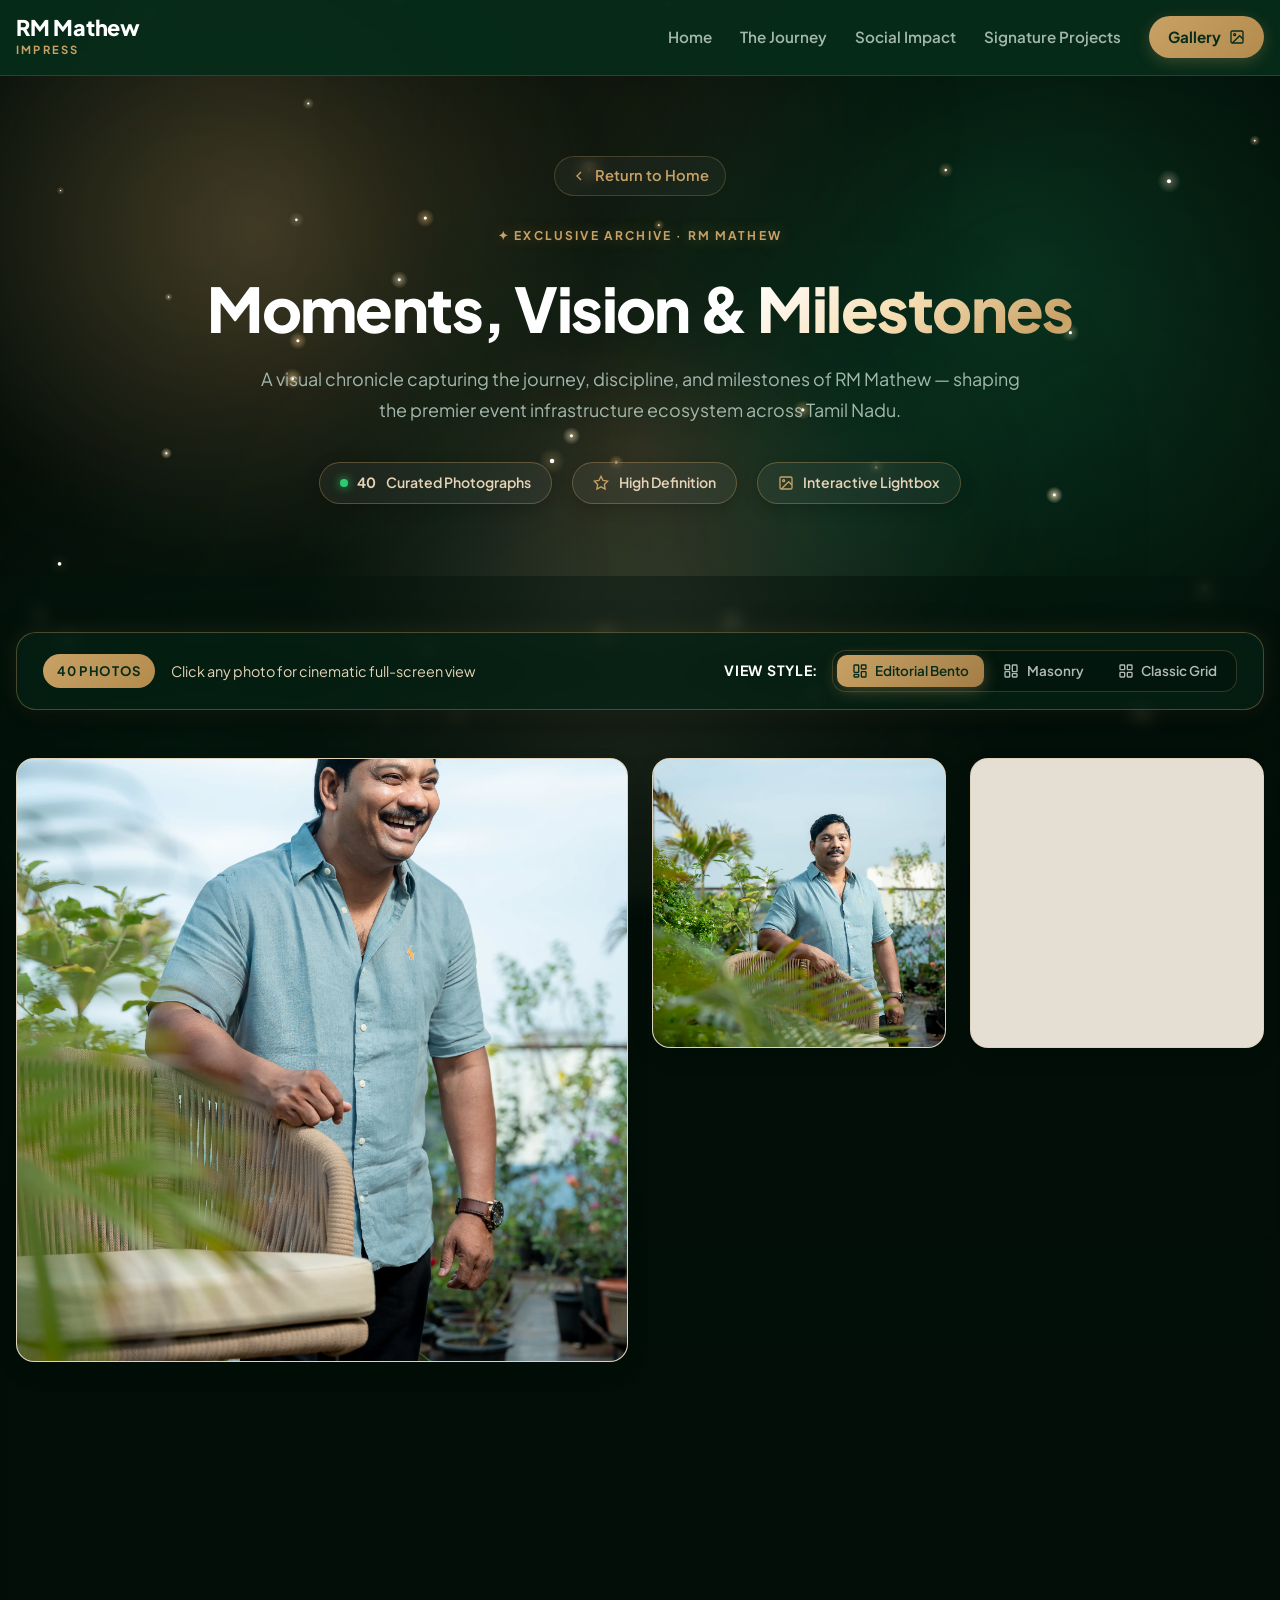
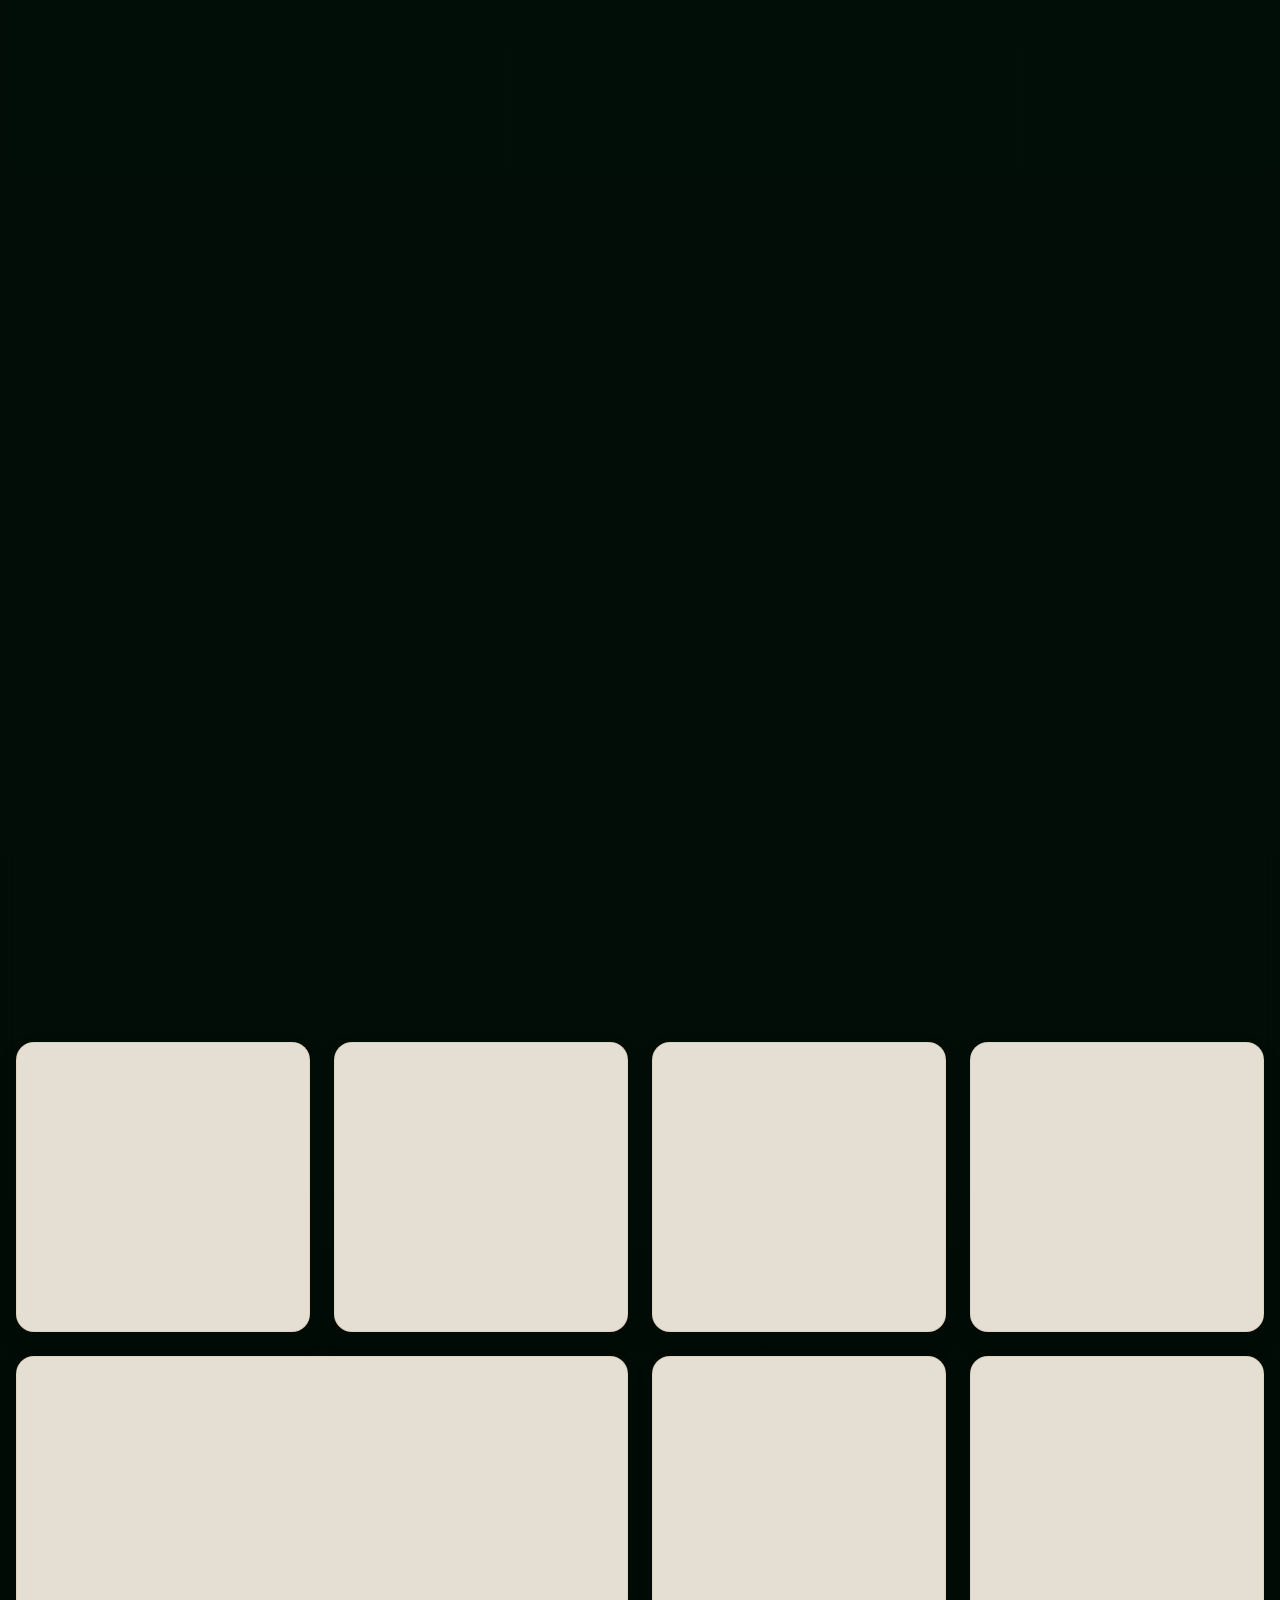
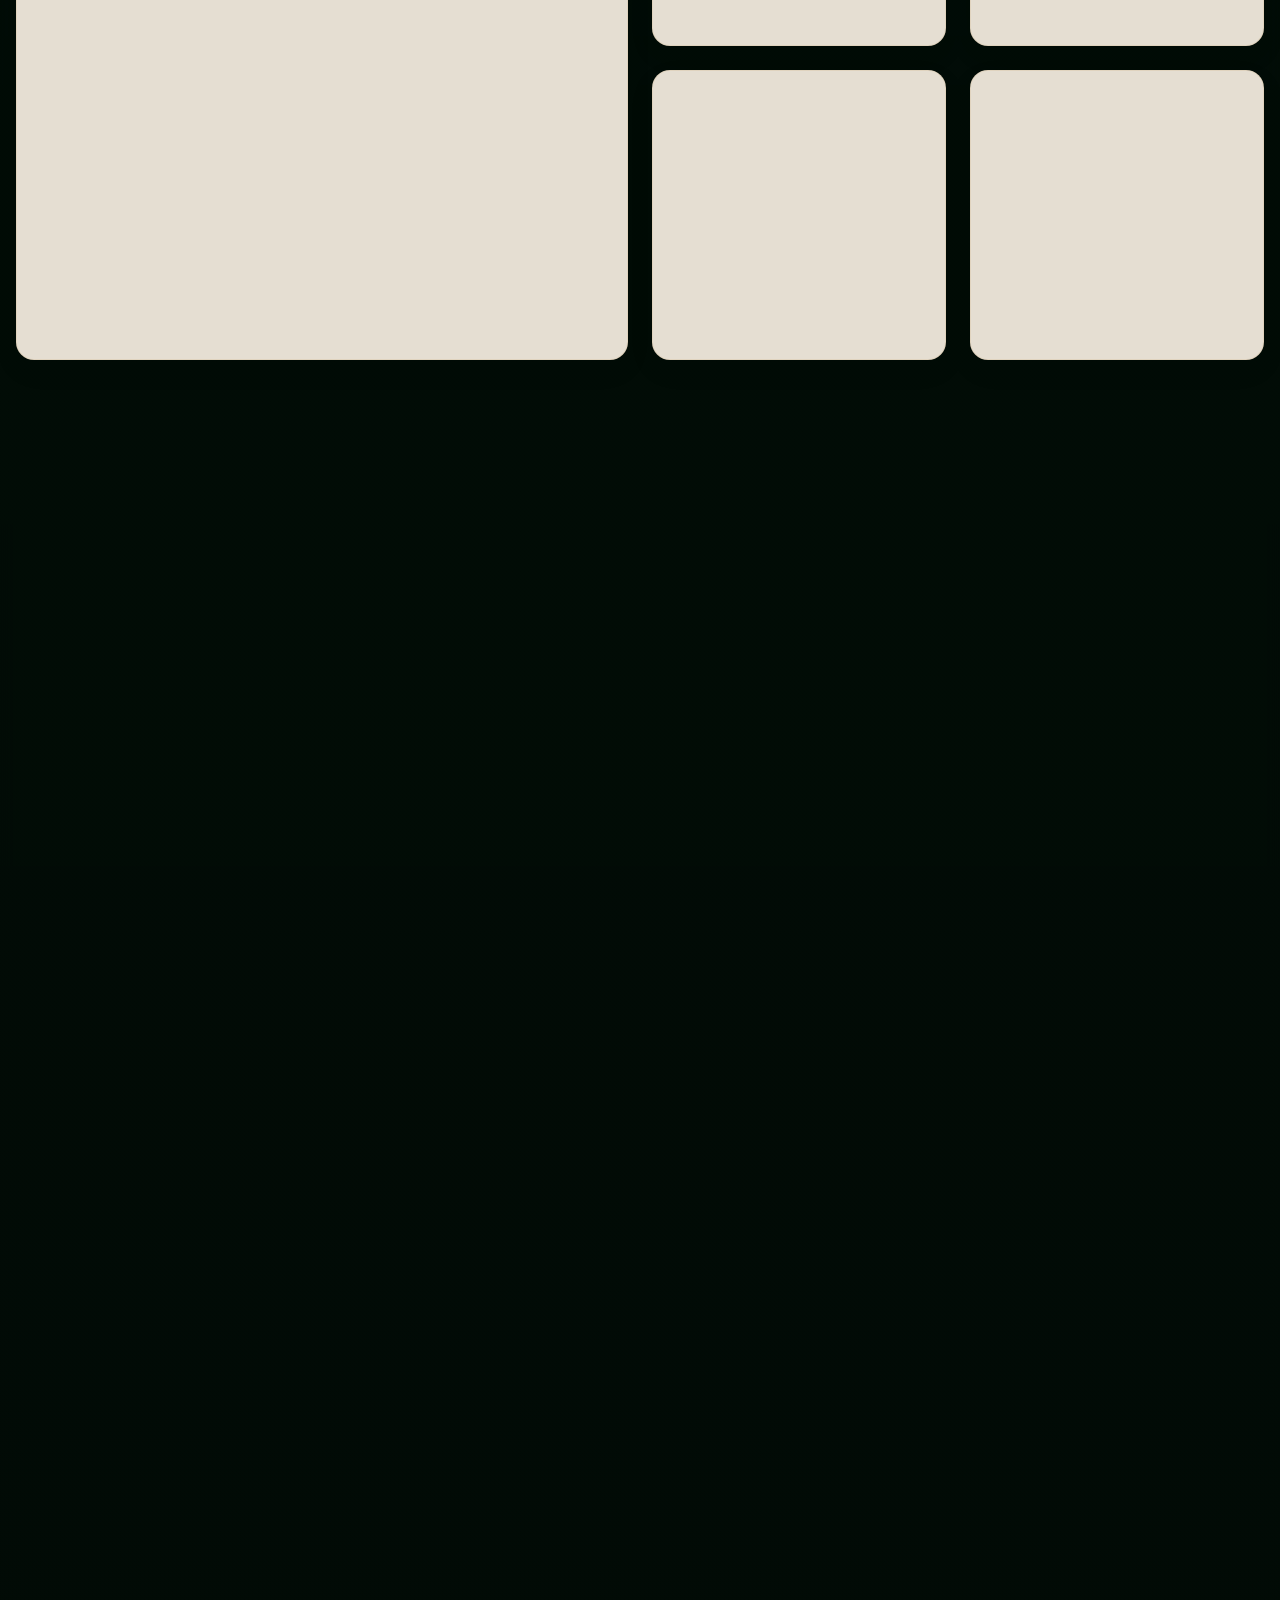
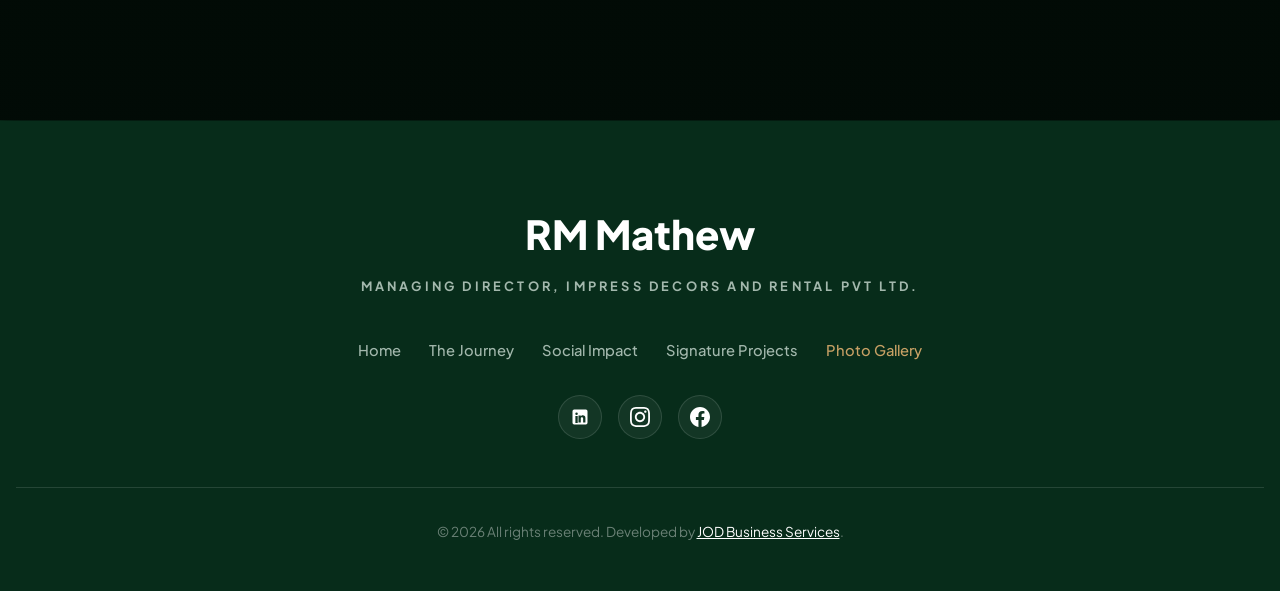
==== gallery.html @ c24be297 "feat: add gallery page and enhance interactive features, styling, and navigation" ====
<!DOCTYPE html>
<html lang="en">

<head>
  <meta charset="UTF-8">
  <meta name="viewport" content="width=device-width, initial-scale=1.0">
  <title>Gallery | RM Mathew · Impress</title>
  <meta name="description"
    content="Explore the exclusive photo gallery of RM Mathew, Founder & Managing Director of Impress Decors and Rental Pvt Ltd.">
  <link rel="stylesheet" href="style.css">
</head>

<body class="gallery-page">

  <!-- ==========================================================================
       LIVE MOTION BACKGROUND WITH AMBIENT GLOW
       ========================================================================== -->
  <div class="gallery-motion-wrapper" aria-hidden="true">
    <canvas id="gallery-motion-bg" class="gallery-motion-canvas"></canvas>
    <div class="motion-glow-orb motion-orb-1"></div>
    <div class="motion-glow-orb motion-orb-2"></div>
    <div class="motion-glow-orb motion-orb-3"></div>
  </div>

  <!-- ==========================================================================
       HEADER / NAVIGATION BAR
       ========================================================================== -->
  <header class="site-header" id="site-header">
    <div class="container header-container">
      <a href="index.html" class="header-logo" aria-label="RM Mathew Home">
        <span class="logo-name">RM Mathew</span>
        <span class="logo-sub">Impress</span>
      </a>

      <nav class="nav-menu" id="nav-menu">
        <a href="index.html#hero" class="nav-link">Home</a>
        <a href="index.html#story" class="nav-link">The Journey</a>
        <a href="index.html#impact" class="nav-link">Social Impact</a>
        <a href="index.html#highlights" class="nav-link">Signature Projects</a>
        <a href="gallery.html" class="nav-link nav-btn-gallery active">
          <span>Gallery</span>
          <svg viewBox="0 0 24 24" width="16" height="16" fill="none" stroke="currentColor" stroke-width="2">
            <rect x="3" y="3" width="18" height="18" rx="2" ry="2" />
            <circle cx="8.5" cy="8.5" r="1.5" />
            <polyline points="21 15 16 10 5 21" />
          </svg>
        </a>
      </nav>

      <button class="mobile-toggle" id="mobile-toggle" aria-label="Toggle navigation menu" onclick="toggleMobileMenu()">
        <span></span>
        <span></span>
        <span></span>
      </button>
    </div>
  </header>

  <!-- ==========================================================================
       GALLERY HERO SECTION WITH AMBIENT GLOW
       ========================================================================== -->
  <section class="gallery-hero-section">
    <!-- Ambient Background Glow Orbs -->
    <div class="hero-glow-orb orb-1"></div>
    <div class="hero-glow-orb orb-2"></div>

    <div class="container">
      <div class="gallery-hero-content">
        <a href="index.html" class="gallery-back-link">
          <svg viewBox="0 0 24 24" width="16" height="16" fill="none" stroke="currentColor" stroke-width="2">
            <polyline points="15 18 9 12 15 6" />
          </svg>
          <span>Return to Home</span>
        </a>

        <div class="hero-tag-wrap">
          <span class="eyebrow eyebrow-glow">✦ EXCLUSIVE ARCHIVE · RM MATHEW</span>
        </div>

        <h1 class="gallery-hero-title">
          Moments, Vision & <span class="gold-shimmer-text">Milestones</span>
        </h1>

        <p class="gallery-hero-desc">
          A visual chronicle capturing the journey, discipline, and milestones of RM Mathew — shaping the premier event
          infrastructure ecosystem across Tamil Nadu.
        </p>

        <!-- Stats & Highlights Bar -->
        <div class="gallery-meta-bar">
          <div class="gallery-stat-pill">
            <span class="live-pulse-dot"></span>
            <strong>40</strong> Curated Photographs
          </div>
          <div class="gallery-stat-pill">
            <svg viewBox="0 0 24 24" width="16" height="16" fill="none" stroke="currentColor" stroke-width="2">
              <polygon
                points="12 2 15.09 8.26 22 9.27 17 14.14 18.18 21.02 12 17.77 5.82 21.02 7 14.14 2 9.27 8.91 8.26 12 2" />
            </svg>
            High Definition
          </div>
          <div class="gallery-stat-pill">
            <svg viewBox="0 0 24 24" width="16" height="16" fill="none" stroke="currentColor" stroke-width="2">
              <rect x="3" y="3" width="18" height="18" rx="2" ry="2" />
              <circle cx="8.5" cy="8.5" r="1.5" />
              <polyline points="21 15 16 10 5 21" />
            </svg>
            Interactive Lightbox
          </div>
        </div>
      </div>
    </div>
  </section>

  <!-- ==========================================================================
       GALLERY PHOTO SECTION & CONTROLS
       ========================================================================== -->
  <main class="gallery-section">
    <div class="container">

      <!-- Interactive Layout & Filter Toolbar -->
      <div class="gallery-toolbar-card">
        <div class="toolbar-info">
          <span class="toolbar-count-badge">40 Photos</span>
          <p class="toolbar-hint">Click any photo for cinematic full-screen view</p>
        </div>

        <div class="layout-switchers">
          <span class="layout-label">View Style:</span>
          <div class="switcher-group">
            <button class="switcher-btn active" id="btn-layout-bento" onclick="switchGalleryLayout('bento')"
              aria-label="Editorial Bento Layout">
              <svg viewBox="0 0 24 24" width="16" height="16" fill="none" stroke="currentColor" stroke-width="2">
                <rect x="3" y="3" width="7" height="11" rx="1" />
                <rect x="14" y="3" width="7" height="6" rx="1" />
                <rect x="14" y="13" width="7" height="8" rx="1" />
                <rect x="3" y="17" width="7" height="4" rx="1" />
              </svg>
              <span>Editorial Bento</span>
            </button>
            <button class="switcher-btn" id="btn-layout-masonry" onclick="switchGalleryLayout('masonry')"
              aria-label="Masonry Layout">
              <svg viewBox="0 0 24 24" width="16" height="16" fill="none" stroke="currentColor" stroke-width="2">
                <rect x="3" y="3" width="7" height="7" rx="1" />
                <rect x="14" y="3" width="7" height="10" rx="1" />
                <rect x="3" y="13" width="7" height="8" rx="1" />
                <rect x="14" y="16" width="7" height="5" rx="1" />
              </svg>
              <span>Masonry</span>
            </button>
            <button class="switcher-btn" id="btn-layout-grid" onclick="switchGalleryLayout('grid')"
              aria-label="Uniform Grid Layout">
              <svg viewBox="0 0 24 24" width="16" height="16" fill="none" stroke="currentColor" stroke-width="2">
                <rect x="3" y="3" width="7" height="7" rx="1" />
                <rect x="14" y="3" width="7" height="7" rx="1" />
                <rect x="3" y="14" width="7" height="7" rx="1" />
                <rect x="14" y="14" width="7" height="7" rx="1" />
              </svg>
              <span>Classic Grid</span>
            </button>
          </div>
        </div>
      </div>

      <!-- Main Dynamic Gallery Grid Container -->
      <div class="gallery-container layout-bento" id="gallery-container">

        <!-- 40 Curated Images from images/gallery/ -->
        <div class="gallery-card bento-featured" onclick="openLightbox(0)" data-index="0" role="button" tabindex="0"
          aria-label="View photo 1 in full view">
          <div class="card-glow-layer"></div>
          <img src="images/gallery/UKC04678.webp" alt="RM Mathew Portrait" class="gallery-img" loading="lazy"
            decoding="async">
        </div>

        <div class="gallery-card" onclick="openLightbox(1)" data-index="1" role="button" tabindex="0"
          aria-label="View photo 2 in full view">
          <div class="card-glow-layer"></div>
          <img src="images/gallery/UKC04700.webp" alt="RM Mathew Gallery Image 2" class="gallery-img" loading="lazy"
            decoding="async">
        </div>

        <div class="gallery-card" onclick="openLightbox(2)" data-index="2" role="button" tabindex="0"
          aria-label="View photo 3 in full view">
          <div class="card-glow-layer"></div>
          <img src="images/gallery/UKC04705.webp" alt="RM Mathew Gallery Image 3" class="gallery-img" loading="lazy"
            decoding="async">
        </div>

        <div class="gallery-card" onclick="openLightbox(3)" data-index="3" role="button" tabindex="0"
          aria-label="View photo 4 in full view">
          <div class="card-glow-layer"></div>
          <img src="images/gallery/UKC04733.webp" alt="RM Mathew Gallery Image 4" class="gallery-img" loading="lazy"
            decoding="async">
        </div>

        <div class="gallery-card" onclick="openLightbox(4)" data-index="4" role="button" tabindex="0"
          aria-label="View photo 5 in full view">
          <div class="card-glow-layer"></div>
          <img src="images/gallery/UKC04739.webp" alt="RM Mathew Gallery Image 5" class="gallery-img" loading="lazy"
            decoding="async">
        </div>

        <div class="gallery-card" onclick="openLightbox(5)" data-index="5" role="button" tabindex="0"
          aria-label="View photo 6 in full view">
          <div class="card-glow-layer"></div>
          <img src="images/gallery/UKC04753.webp" alt="RM Mathew Gallery Image 6" class="gallery-img" loading="lazy"
            decoding="async">
        </div>

        <div class="gallery-card" onclick="openLightbox(6)" data-index="6" role="button" tabindex="0"
          aria-label="View photo 7 in full view">
          <div class="card-glow-layer"></div>
          <img src="images/gallery/UKC04755.webp" alt="RM Mathew Gallery Image 7" class="gallery-img" loading="lazy"
            decoding="async">
        </div>

        <div class="gallery-card bento-wide" onclick="openLightbox(7)" data-index="7" role="button" tabindex="0"
          aria-label="View photo 8 in full view">
          <div class="card-glow-layer"></div>
          <img src="images/gallery/UKC04773.webp" alt="RM Mathew Gallery Image 8" class="gallery-img" loading="lazy"
            decoding="async">
        </div>

        <div class="gallery-card" onclick="openLightbox(8)" data-index="8" role="button" tabindex="0"
          aria-label="View photo 9 in full view">
          <div class="card-glow-layer"></div>
          <img src="images/gallery/UKC04804.webp" alt="RM Mathew Gallery Image 9" class="gallery-img" loading="lazy"
            decoding="async">
        </div>

        <div class="gallery-card" onclick="openLightbox(9)" data-index="9" role="button" tabindex="0"
          aria-label="View photo 10 in full view">
          <div class="card-glow-layer"></div>
          <img src="images/gallery/UKC04842.webp" alt="RM Mathew Gallery Image 10" class="gallery-img" loading="lazy"
            decoding="async">
        </div>

        <div class="gallery-card bento-tall" onclick="openLightbox(10)" data-index="10" role="button" tabindex="0"
          aria-label="View photo 11 in full view">
          <div class="card-glow-layer"></div>
          <img src="images/gallery/UKC04873.webp" alt="RM Mathew Gallery Image 11" class="gallery-img" loading="lazy"
            decoding="async">
        </div>

        <div class="gallery-card" onclick="openLightbox(11)" data-index="11" role="button" tabindex="0"
          aria-label="View photo 12 in full view">
          <div class="card-glow-layer"></div>
          <img src="images/gallery/UKC04893.webp" alt="RM Mathew Gallery Image 12" class="gallery-img" loading="lazy"
            decoding="async">
        </div>

        <div class="gallery-card" onclick="openLightbox(12)" data-index="12" role="button" tabindex="0"
          aria-label="View photo 13 in full view">
          <div class="card-glow-layer"></div>
          <img src="images/gallery/UKC04902.webp" alt="RM Mathew Gallery Image 13" class="gallery-img" loading="lazy"
            decoding="async">
        </div>

        <div class="gallery-card" onclick="openLightbox(13)" data-index="13" role="button" tabindex="0"
          aria-label="View photo 14 in full view">
          <div class="card-glow-layer"></div>
          <img src="images/gallery/UKC04913.webp" alt="RM Mathew Gallery Image 14" class="gallery-img" loading="lazy"
            decoding="async">
        </div>

        <div class="gallery-card" onclick="openLightbox(14)" data-index="14" role="button" tabindex="0"
          aria-label="View photo 15 in full view">
          <div class="card-glow-layer"></div>
          <img src="images/gallery/UKC04927.webp" alt="RM Mathew Gallery Image 15" class="gallery-img" loading="lazy"
            decoding="async">
        </div>

        <div class="gallery-card bento-wide" onclick="openLightbox(15)" data-index="15" role="button" tabindex="0"
          aria-label="View photo 16 in full view">
          <div class="card-glow-layer"></div>
          <img src="images/gallery/UKC04945.webp" alt="RM Mathew Gallery Image 16" class="gallery-img" loading="lazy"
            decoding="async">
        </div>

        <div class="gallery-card" onclick="openLightbox(16)" data-index="16" role="button" tabindex="0"
          aria-label="View photo 17 in full view">
          <div class="card-glow-layer"></div>
          <img src="images/gallery/UKC04980.webp" alt="RM Mathew Gallery Image 17" class="gallery-img" loading="lazy"
            decoding="async">
        </div>

        <div class="gallery-card" onclick="openLightbox(17)" data-index="17" role="button" tabindex="0"
          aria-label="View photo 18 in full view">
          <div class="card-glow-layer"></div>
          <img src="images/gallery/UKC04995.webp" alt="RM Mathew Gallery Image 18" class="gallery-img" loading="lazy"
            decoding="async">
        </div>

        <div class="gallery-card" onclick="openLightbox(18)" data-index="18" role="button" tabindex="0"
          aria-label="View photo 19 in full view">
          <div class="card-glow-layer"></div>
          <img src="images/gallery/UKC05061.webp" alt="RM Mathew Gallery Image 19" class="gallery-img" loading="lazy"
            decoding="async">
        </div>

        <div class="gallery-card" onclick="openLightbox(19)" data-index="19" role="button" tabindex="0"
          aria-label="View photo 20 in full view">
          <div class="card-glow-layer"></div>
          <img src="images/gallery/UKC05065.webp" alt="RM Mathew Gallery Image 20" class="gallery-img" loading="lazy"
            decoding="async">
        </div>

        <div class="gallery-card" onclick="openLightbox(20)" data-index="20" role="button" tabindex="0"
          aria-label="View photo 21 in full view">
          <div class="card-glow-layer"></div>
          <img src="images/gallery/UKC05066.webp" alt="RM Mathew Gallery Image 21" class="gallery-img" loading="lazy"
            decoding="async">
        </div>

        <div class="gallery-card" onclick="openLightbox(21)" data-index="21" role="button" tabindex="0"
          aria-label="View photo 22 in full view">
          <div class="card-glow-layer"></div>
          <img src="images/gallery/UKC05070.webp" alt="RM Mathew Gallery Image 22" class="gallery-img" loading="lazy"
            decoding="async">
        </div>

        <div class="gallery-card bento-featured" onclick="openLightbox(22)" data-index="22" role="button" tabindex="0"
          aria-label="View photo 23 in full view">
          <div class="card-glow-layer"></div>
          <img src="images/gallery/UKC05080.webp" alt="RM Mathew Gallery Image 23" class="gallery-img" loading="lazy"
            decoding="async">
        </div>

        <div class="gallery-card" onclick="openLightbox(23)" data-index="23" role="button" tabindex="0"
          aria-label="View photo 24 in full view">
          <div class="card-glow-layer"></div>
          <img src="images/gallery/UKC05097.webp" alt="RM Mathew Gallery Image 24" class="gallery-img" loading="lazy"
            decoding="async">
        </div>

        <div class="gallery-card" onclick="openLightbox(24)" data-index="24" role="button" tabindex="0"
          aria-label="View photo 25 in full view">
          <div class="card-glow-layer"></div>
          <img src="images/gallery/UKC05100.webp" alt="RM Mathew Gallery Image 25" class="gallery-img" loading="lazy"
            decoding="async">
        </div>

        <div class="gallery-card" onclick="openLightbox(25)" data-index="25" role="button" tabindex="0"
          aria-label="View photo 26 in full view">
          <div class="card-glow-layer"></div>
          <img src="images/gallery/UKC05113.webp" alt="RM Mathew Gallery Image 26" class="gallery-img" loading="lazy"
            decoding="async">
        </div>

        <div class="gallery-card" onclick="openLightbox(26)" data-index="26" role="button" tabindex="0"
          aria-label="View photo 27 in full view">
          <div class="card-glow-layer"></div>
          <img src="images/gallery/UKC05127.webp" alt="RM Mathew Gallery Image 27" class="gallery-img" loading="lazy"
            decoding="async">
        </div>

        <div class="gallery-card" onclick="openLightbox(27)" data-index="27" role="button" tabindex="0"
          aria-label="View photo 28 in full view">
          <div class="card-glow-layer"></div>
          <img src="images/gallery/UKC05145.webp" alt="RM Mathew Gallery Image 28" class="gallery-img" loading="lazy"
            decoding="async">
        </div>

        <div class="gallery-card" onclick="openLightbox(28)" data-index="28" role="button" tabindex="0"
          aria-label="View photo 29 in full view">
          <div class="card-glow-layer"></div>
          <img src="images/gallery/UKC05165.webp" alt="RM Mathew Gallery Image 29" class="gallery-img" loading="lazy"
            decoding="async">
        </div>

        <div class="gallery-card bento-tall" onclick="openLightbox(29)" data-index="29" role="button" tabindex="0"
          aria-label="View photo 30 in full view">
          <div class="card-glow-layer"></div>
          <img src="images/gallery/UKC05177.webp" alt="RM Mathew Gallery Image 30" class="gallery-img" loading="lazy"
            decoding="async">
        </div>

        <div class="gallery-card" onclick="openLightbox(30)" data-index="30" role="button" tabindex="0"
          aria-label="View photo 31 in full view">
          <div class="card-glow-layer"></div>
          <img src="images/gallery/UKC05192.webp" alt="RM Mathew Gallery Image 31" class="gallery-img" loading="lazy"
            decoding="async">
        </div>

        <div class="gallery-card" onclick="openLightbox(31)" data-index="31" role="button" tabindex="0"
          aria-label="View photo 32 in full view">
          <div class="card-glow-layer"></div>
          <img src="images/gallery/UKC05196.webp" alt="RM Mathew Gallery Image 32" class="gallery-img" loading="lazy"
            decoding="async">
        </div>

        <div class="gallery-card" onclick="openLightbox(32)" data-index="32" role="button" tabindex="0"
          aria-label="View photo 33 in full view">
          <div class="card-glow-layer"></div>
          <img src="images/gallery/UKC05206.webp" alt="RM Mathew Gallery Image 33" class="gallery-img" loading="lazy"
            decoding="async">
        </div>

        <div class="gallery-card" onclick="openLightbox(33)" data-index="33" role="button" tabindex="0"
          aria-label="View photo 34 in full view">
          <div class="card-glow-layer"></div>
          <img src="images/gallery/UKC05225.webp" alt="RM Mathew Gallery Image 34" class="gallery-img" loading="lazy"
            decoding="async">
        </div>

        <div class="gallery-card" onclick="openLightbox(34)" data-index="34" role="button" tabindex="0"
          aria-label="View photo 35 in full view">
          <div class="card-glow-layer"></div>
          <img src="images/gallery/UKC05248.webp" alt="RM Mathew Gallery Image 35" class="gallery-img" loading="lazy"
            decoding="async">
        </div>

        <div class="gallery-card" onclick="openLightbox(35)" data-index="35" role="button" tabindex="0"
          aria-label="View photo 36 in full view">
          <div class="card-glow-layer"></div>
          <img src="images/gallery/UKC05253.webp" alt="RM Mathew Gallery Image 36" class="gallery-img" loading="lazy"
            decoding="async">
        </div>

        <div class="gallery-card" onclick="openLightbox(36)" data-index="36" role="button" tabindex="0"
          aria-label="View photo 37 in full view">
          <div class="card-glow-layer"></div>
          <img src="images/gallery/UKC05260.webp" alt="RM Mathew Gallery Image 37" class="gallery-img" loading="lazy"
            decoding="async">
        </div>

        <div class="gallery-card" onclick="openLightbox(37)" data-index="37" role="button" tabindex="0"
          aria-label="View photo 38 in full view">
          <div class="card-glow-layer"></div>
          <img src="images/gallery/UKC05281.webp" alt="RM Mathew Gallery Image 38" class="gallery-img" loading="lazy"
            decoding="async">
        </div>

        <div class="gallery-card bento-wide" onclick="openLightbox(38)" data-index="38" role="button" tabindex="0"
          aria-label="View photo 39 in full view">
          <div class="card-glow-layer"></div>
          <img src="images/gallery/UKC05303.webp" alt="RM Mathew Gallery Image 39" class="gallery-img" loading="lazy"
            decoding="async">
        </div>

        <div class="gallery-card" onclick="openLightbox(39)" data-index="39" role="button" tabindex="0"
          aria-label="View photo 40 in full view">
          <div class="card-glow-layer"></div>
          <img src="images/gallery/UKC05315.webp" alt="RM Mathew Gallery Image 40" class="gallery-img" loading="lazy"
            decoding="async">
        </div>

      </div>
    </div>
  </main>

  <!-- ==========================================================================
       CINEMATIC FULLSCREEN LIGHTBOX MODAL WITH THUMBNAIL STRIP
       ========================================================================== -->
  <div class="lightbox-modal" id="lightbox-modal" role="dialog" aria-modal="true"
    aria-label="High Definition Gallery Preview">
    <!-- Top Control Bar -->
    <div class="lightbox-topbar">
      <div class="lightbox-meta">
        <span class="lightbox-title-badge">RM Mathew Archive</span>
        <span class="lightbox-counter" id="lightbox-counter">Image 01 of 40</span>
      </div>

      <div class="lightbox-actions">
        <button class="lightbox-icon-btn" onclick="toggleLightboxZoom()" id="btn-zoom" aria-label="Toggle zoom view">
          <svg viewBox="0 0 24 24" width="20" height="20" fill="none" stroke="currentColor" stroke-width="2">
            <circle cx="11" cy="11" r="8" />
            <line x1="21" y1="21" x2="16.65" y2="16.65" />
            <line x1="11" y1="8" x2="11" y2="14" />
            <line x1="8" y1="11" x2="14" y2="11" />
          </svg>
        </button>
        <button class="lightbox-close-btn" onclick="closeLightbox()" aria-label="Close image preview">
          <svg viewBox="0 0 24 24" width="22" height="22" fill="none" stroke="currentColor" stroke-width="2">
            <line x1="18" y1="6" x2="6" y2="18" />
            <line x1="6" y1="6" x2="18" y2="18" />
          </svg>
        </button>
      </div>
    </div>

    <!-- Main Image Display Container -->
    <div class="lightbox-body" onclick="handleLightboxBackdropClick(event)">
      <button class="lightbox-nav-btn lightbox-prev-btn" onclick="navigateLightbox(-1)"
        aria-label="Previous photograph">
        <svg viewBox="0 0 24 24">
          <polyline points="15 18 9 12 15 6" />
        </svg>
      </button>

      <div class="lightbox-img-container" id="lightbox-img-container">
        <img src="" alt="Enlarged gallery photograph" id="lightbox-img" class="lightbox-img">
      </div>

      <button class="lightbox-nav-btn lightbox-next-btn" onclick="navigateLightbox(1)" aria-label="Next photograph">
        <svg viewBox="0 0 24 24">
          <polyline points="9 18 15 12 9 6" />
        </svg>
      </button>
    </div>

    <!-- Bottom Thumbnail Navigation Strip -->
    <div class="lightbox-thumbnails-wrap">
      <div class="lightbox-thumbnails" id="lightbox-thumbnails">
        <!-- Generated dynamically via script.js for all 40 images -->
      </div>
    </div>
  </div>

  <!-- ==========================================================================
       FOOTER SECTION (Dark Forest Green)
       ========================================================================== -->
  <footer class="footer-section" id="footer">
    <div class="container">

      <div class="footer-brand">
        <h2>RM Mathew</h2>
        <p>Managing Director, Impress Decors and Rental Pvt Ltd.</p>
      </div>

      <div class="footer-nav">
        <a href="index.html#hero">Home</a>
        <a href="index.html#story">The Journey</a>
        <a href="index.html#impact">Social Impact</a>
        <a href="index.html#highlights">Signature Projects</a>
        <a href="gallery.html" class="active">Photo Gallery</a>
      </div>

      <div class="social-links">
        <a href="https://www.linkedin.com/in/impressmathew/" class="social-icon-btn" aria-label="LinkedIn"
          target="_blank" rel="noopener noreferrer">
          <svg viewBox="0 0 24 24">
            <path
              d="M19 3a2 2 0 0 1 2 2v14a2 2 0 0 1-2 2H5a2 2 0 0 1-2-2V5a2 2 0 0 1 2-2h14m-.5 15.5v-5.3a3.26 3.26 0 0 0-3.26-3.26c-.85 0-1.84.52-2.28 1.3v-1.11h-2.79v8.37h2.79v-4.93c0-.77.62-1.4 1.39-1.4a1.4 1.4 0 0 1 1.4 1.4v4.93h2.75M6.46 10.9v8.37H9.25V10.9H6.46M7.86 6.7a1.5 1.5 0 1 0 1.5 1.5 1.5 1.5 0 0 0-1.5-1.5z" />
          </svg>
        </a>
        <a href="https://www.instagram.com/mathew_impress" class="social-icon-btn" aria-label="Instagram"
          target="_blank" rel="noopener noreferrer">
          <svg viewBox="0 0 24 24">
            <path
              d="M12 2.163c3.204 0 3.584.012 4.85.07 3.252.148 4.771 1.691 4.919 4.919.058 1.265.069 1.645.069 4.849 0 3.205-.012 3.584-.069 4.849-.149 3.225-1.664 4.771-4.919 4.919-1.266.058-1.644.07-4.85.07-3.204 0-3.584-.012-4.849-.07-3.26-.149-4.771-1.699-4.919-4.92-.058-1.265-.07-1.644-.07-4.849 0-3.204.013-3.583.07-4.849.149-3.227 1.664-4.771 4.919-4.919 1.266-.057 1.645-.069 4.849-.069zm0-2.163c-3.259 0-3.667.014-4.947.072-4.358.2-6.78 2.618-6.98 6.98-.059 1.281-.073 1.689-.073 4.948 0 3.259.014 3.668.072 4.948.2 4.358 2.618 6.78 6.98 6.98 1.281.058 1.689.072 4.948.072 3.259 0 3.668-.014 4.948-.072 4.354-.2 6.782-2.618 6.979-6.98.059-1.28.073-1.689.073-4.948 0-3.259-.014-3.667-.072-4.947-.196-4.354-2.617-6.78-6.979-6.98-1.281-.059-1.69-.073-4.949-.073zm0 5.838c-3.403 0-6.162 2.759-6.162 6.162s2.759 6.163 6.162 6.163 6.162-2.759 6.162-6.163c0-3.403-2.759-6.162-6.162-6.162zm0 10.162c-2.209 0-4-1.79-4-4 0-2.209 1.791-4 4-4s4 1.791 4 4c0 2.21-1.791 4-4 4zm6.406-11.845c-.796 0-1.441.645-1.441 1.44s.645 1.44 1.441 1.44c.795 0 1.439-.645 1.439-1.44s-.644-1.44-1.439-1.44z" />
          </svg>
        </a>
        <a href="https://www.facebook.com/share/1DE6VcZMtw/" class="social-icon-btn" aria-label="Facebook"
          target="_blank" rel="noopener noreferrer">
          <svg viewBox="0 0 24 24">
            <path
              d="M24 12.073c0-6.627-5.373-12-12-12s-12 5.373-12 12c0 5.99 4.388 10.954 10.125 11.854v-8.385H7.078v-3.47h3.047V9.43c0-3.007 1.792-4.669 4.533-4.669 1.312 0 2.686.235 2.686.235v2.953H15.83c-1.491 0-1.956.925-1.956 1.874v2.25h3.328l-.532 3.47h-2.796v8.385C19.612 23.027 24 18.062 24 12.073z" />
          </svg>
        </a>
      </div>

      <div class="footer-copyright">
        <p>© 2026 All rights reserved. Developed by <a href="https://www.jodbs.com/" class="JOD-link" target="_blank"
            rel="noopener noreferrer">JOD Business Services</a>.</p>
      </div>

    </div>
  </footer>

  <script src="script.js"></script>
</body>

</html>
---- style.css ----
/* ==========================================================================
   Mathew Personal Portfolio - Design System & Stylesheet
   ========================================================================== */

@import url('https://fonts.googleapis.com/css2?family=Cormorant+Garamond:ital,wght@1,500;1,600&family=Plus+Jakarta+Sans:ital,wght@0,300;0,400;0,500;0,600;0,700;0,800;1,400&display=swap');

:root {
  /* Color Palette */
  --bg-dark: #072c1a;
  --bg-dark-accent: #112d21;
  --bg-cream: #F6F4E8;
  --bg-sand: #f1efe0;
  --bg-white: #ffffff;

  --text-dark: #1a2520;
  --text-muted: #5c6862;
  --text-light: #f4efe6;
  --text-light-muted: #a3b8ad;
  --accent-gold: #c8a165;
  --accent-gold-light: #e6d3b7;

  --border-light: rgba(0, 0, 0, 0.08);
  --border-dark: rgba(255, 255, 255, 0.12);
  --border-gold: rgba(200, 161, 101, 0.3);

  /* Fonts */
  --font-sans: 'Plus Jakarta Sans', -apple-system, BlinkMacSystemFont, sans-serif;
  --font-serif: 'Cormorant Garamond', Georgia, serif;

  /* Transitions & Shadows */
  --transition-smooth: all 0.3s cubic-bezier(0.25, 0.8, 0.25, 1);
  --shadow-card: 0 12px 32px rgba(0, 0, 0, 0.04);
  --shadow-hover: 0 20px 40px rgba(0, 0, 0, 0.08);
}

/* Reset & Base Styles */
*,
*::before,
*::after {
  box-sizing: border-box;
  margin: 0;
  padding: 0;
}

html {
  scroll-behavior: smooth;
  font-size: 16px;
}

body {
  font-family: var(--font-sans);
  background-color: var(--bg-cream);
  color: var(--text-dark);
  line-height: 1.7;
  -webkit-font-smoothing: antialiased;
  -moz-osx-font-smoothing: grayscale;
  overflow-x: hidden;
}

img {
  max-width: 100%;
  height: auto;
  display: block;
}

a {
  text-decoration: none;
  color: inherit;
}

p {
  text-align: justify;
}

.footer-section p,
.footer-section a,
.footer-section .JOD-link {
  text-align: center;
}

/* Typography Utilities */
.eyebrow {
  font-size: 0.75rem;
  font-weight: 700;
  letter-spacing: 0.18em;
  text-transform: uppercase;
  color: var(--accent-gold);
  margin-bottom: 1.25rem;
  display: inline-block;
}

.eyebrow-dark {
  color: var(--accent-gold);
}

.quote-text {
  font-family: var(--font-serif);
  font-size: 2.65rem;
  font-style: italic;
  font-weight: 500;
  line-height: 1.4;
  margin: 1.75rem 0;
}

.quote-dark {
  color: var(--accent-gold-light);
}

.quote-light {
  color: var(--text-dark);
}

/* Common Container */
.container {
  max-width: 1400px;
  margin: 0 auto;
  padding: 0 1rem;
}

/* ==========================================================================
   1. HERO SECTION (Dark Forest Green)
   ========================================================================== */
.hero-section {
  background-color: var(--bg-dark);
  color: var(--text-light);
  padding: 4rem 0 4rem 0;
  position: relative;
  overflow: hidden;
}

.hero-grid {
  display: grid;
  grid-template-columns: 1fr 1fr;
  margin-top:2rem;
  gap: 2.5rem;
  /* align-items: center; */
}

.hero-content h1 {
  font-size: 4.25rem;
  font-weight: 800;
  letter-spacing: -0.02em;
  line-height: 1.1;
  margin-bottom: 1rem;
  color: #ffffff;
}

.hero-description {
  color: var(--text-light-muted);
  font-size: 1.05rem;
  font-weight: 400;
}

.hero-description p {
  margin-bottom: 1.25rem;
}

.hero-description p:last-child {
  margin-bottom: 0;
}

/* Hero Portrait Image Frame */
.hero-portrait-frame {
  position: relative;
  width: 100%;
  aspect-ratio: 4 / 5;
  /* border-radius: 12px; */
  overflow: hidden;
  border: 1px solid #EAB444;
  padding: 10px;
  box-shadow: 0 20px 40px rgba(0, 0, 0, 0.35);
  transition: var(--transition-smooth);
}

.hero-portrait-frame:hover {
  transform: translateY(-4px);
  box-shadow: 0 24px 50px rgba(0, 0, 0, 0.45);
}

.hero-portrait-img {
  width: 100%;
  height: 100%;
  object-fit: cover;
  display: block;
}

.hero-hr {
  border: 0;
  height: 2px;
  background-color: var(--accent-gold);
  margin: 1rem 0;
  width:32em;
}

.hero-subtitle {
  font-size: 1.1rem;
  color: var(--text-light);
  margin-bottom: 1.5rem;
  font-weight: 500;
}
/* ==========================================================================
   2. CONTINUOUS HORIZONTAL MARQUEE
   ========================================================================== */
.marquee-section {
  background-color: #ffffff;
  border-top: 1px solid var(--border-light);
  border-bottom: 1px solid var(--border-light);
  padding: 1rem 0;
  overflow: hidden;
  white-space: nowrap;
  position: relative;
}

.marquee-track {
  display: flex;
  gap: 10rem;
  align-items: center;
  width: max-content;
  animation: marquee-scroll 22s linear infinite;
}

.marquee-item {
  display: flex;
  align-items: center;
  justify-content: center;
}

.marquee-logo-img-amoga {
  height: 100px;
  width: auto;
  object-fit: contain;
  border-radius: 6px;
  transition: transform 0.3s ease;
}

.marquee-logo-img-impress {
  height: 150px;
  width: auto;
  object-fit: contain;
  border-radius: 6px;
  transition: transform 0.3s ease;
}

.marquee-logo-img-amoga:hover,
.marquee-logo-img-impress:hover {
  transform: scale(1.06);
}

@keyframes marquee-scroll {
  0% {
    transform: translateX(0);
  }

  100% {
    transform: translateX(-50%);
  }
}

/* ==========================================================================
   3. MY STORY SECTION (Light Cream)
   ========================================================================== */
.story-section {
  background-color: var(--bg-cream);
  /* background-color: #FCFAF4; */
  padding: 4.5rem 0;
}

.story-grid {
  display: grid;
  grid-template-columns: 0.9fr 1.1fr;
  gap: 3rem;
  align-items: center;
}

.story-portrait-frame {
  position: relative;
  width: 100%;
  aspect-ratio: 3.4 / 5;
  /* border-radius: 16px; */
  overflow: hidden;
  border: 1px solid #EAB444;
  padding: 10px;
  /* border: 1px solid var(--border-gold); */
  box-shadow: 0 16px 36px rgba(0, 0, 0, 0.08);
  transition: var(--transition-smooth);
}

.story-portrait-frame:hover {
  transform: translateY(-4px);
  box-shadow: 0 22px 45px rgba(0, 0, 0, 0.14);
}

.story-portrait-img,
.story-portrait-frame img.active-img {
  width: 100%;
  height: 100%;
  object-fit: cover;
  display: block;
}

.section-title {
  font-size: 2.75rem;
  font-weight: 800;
  line-height: 1.15;
  color: var(--bg-dark);
  margin-bottom: 1.5rem;
  letter-spacing: -0.02em;
}

.text-body p {
  color: var(--text-muted);
  font-size: 1.025rem;
  margin-bottom: 1.5rem;
  line-height: 1.75;
}

.text-body p:last-child {
  margin-bottom: 0;
}

/* ==========================================================================
   4. IMPACT & VISION SECTION (Warm Sand / Beige)
   ========================================================================== */
.impact-section {
  background-color: var(--bg-sand);
  padding: 4.5rem 0;
}

.impact-grid {
  display: grid;
  grid-template-columns: 1.15fr 0.85fr;
  gap: 3.5rem;
  align-items: stretch;
}

.impact-content {
  display: flex;
  flex-direction: column;
  justify-content: space-between;
}

/* Interactive Card Carousel */
.impact-card-wrapper {
  display: flex;
  width: 100%;
  height: 100%;
}

.impact-card-box {
  background: var(--bg-white);
  border-radius: 18px;
  box-shadow: var(--shadow-card);
  border: 1px solid rgba(0, 0, 0, 0.06);
  position: relative;
  display: flex;
  flex-direction: column;
  width: 100%;
  height: 100%;
  overflow: hidden;
  transition: transform var(--transition-smooth), box-shadow var(--transition-smooth);
}

.impact-card-box:hover {
  transform: translateY(-4px);
  box-shadow: 0 24px 50px rgba(0, 0, 0, 0.12);
}

.impact-card-img-container {
  position: relative;
  width: 100%;
  flex: 1 1 0%;
  min-height: 280px;
  overflow: hidden;
  background-color: #eee8dc;
}

.impact-card-img {
  width: 100%;
  height: 100%;
  object-fit: cover;
  display: block;
  transition: opacity 0.3s ease, transform 0.4s ease;
}

.impact-card-body {
  padding: 1.6rem 1.75rem 1.4rem 1.75rem;
  display: flex;
  flex-direction: column;
  flex: 0 0 auto;
}

.impact-card-content {
  transition: opacity 0.25s ease, transform 0.25s ease;
}

.impact-card-content h3 {
  font-size: 1.55rem;
  font-weight: 800;
  color: var(--bg-dark);
  margin-bottom: 0.5rem;
  letter-spacing: -0.01em;
}

.impact-card-content p {
  color: var(--text-muted);
  font-size: 0.985rem;
  line-height: 1.6;
}

.card-nav-controls {
  display: flex;
  align-items: center;
  justify-content: space-between;
  margin-top: 1.25rem;
  padding-top: 1rem;
  border-top: 1px solid rgba(0, 0, 0, 0.07);
}

.card-dots {
  display: flex;
  gap: 8px;
  align-items: center;
}

.card-dot {
  width: 8px;
  height: 8px;
  border-radius: 50%;
  background: rgba(0, 0, 0, 0.2);
  transition: all 0.3s cubic-bezier(0.4, 0, 0.2, 1);
  cursor: pointer;
}

.card-dot:hover {
  background: rgba(0, 0, 0, 0.45);
}

.card-dot.active {
  width: 24px;
  border-radius: 6px;
  background: var(--bg-dark);
}

.card-nav-btns {
  display: flex;
  gap: 0.6rem;
}

.nav-arrow-btn {
  width: 42px;
  height: 42px;
  border-radius: 50%;
  border: 1px solid rgba(0, 0, 0, 0.15);
  background: #ffffff;
  color: var(--bg-dark);
  display: flex;
  align-items: center;
  justify-content: center;
  cursor: pointer;
  transition: var(--transition-smooth);
}

.nav-arrow-btn:hover {
  background: var(--bg-dark);
  color: #ffffff;
  border-color: var(--bg-dark);
}

.nav-arrow-btn svg {
  width: 18px;
  height: 18px;
  stroke: currentColor;
  stroke-width: 2;
  fill: none;
}

/* ==========================================================================
   5. KEY HIGHLIGHTS SECTION (Crisp White)
   ========================================================================== */
.highlights-section {
  background-color: var(--bg-white);
  padding: 5rem 0;
}

.highlights-header {
  text-align: center;
  max-width: 760px;
  margin: 0 auto 3.5rem auto;
}

.highlights-header p {
  color: var(--text-muted);
  font-size: 1.1rem;
}

.highlights-grid {
  display: grid;
  grid-template-columns: repeat(4, 1fr);
  gap: 1.75rem;
  align-items: stretch;
}

.highlight-card {
  background: var(--bg-cream);
  border-radius: 18px;
  padding: 2.25rem 1.75rem 2rem 1.75rem;
  border: 1px solid rgba(0, 0, 0, 0.06);
  box-shadow: 0 4px 20px rgba(0, 0, 0, 0.02);
  display: flex;
  flex-direction: column;
  height: 100%;
  position: relative;
  overflow: hidden;
  transition: transform 0.35s cubic-bezier(0.16, 1, 0.3, 1), 
              box-shadow 0.35s cubic-bezier(0.16, 1, 0.3, 1), 
              border-color 0.35s ease,
              background-color 0.35s ease;
}

.highlight-card::before {
  content: '';
  position: absolute;
  top: 0;
  left: 0;
  right: 0;
  height: 4px;
  background: linear-gradient(90deg, var(--accent-gold), var(--accent-gold-light));
  transform: scaleX(0);
  transform-origin: left;
  transition: transform 0.35s cubic-bezier(0.16, 1, 0.3, 1);
}

.highlight-card:hover {
  transform: translateY(-8px);
  background-color: #ffffff;
  box-shadow: 0 20px 45px rgba(7, 44, 26, 0.08);
  border-color: rgba(200, 161, 101, 0.4);
}

.highlight-card:hover::before {
  transform: scaleX(1);
}

.highlight-card-header {
  margin-bottom: 1.5rem;
  display: flex;
  align-items: center;
  justify-content: flex-start;
}

.highlight-number {
  font-size: 2.25rem;
  font-weight: 800;
  color: var(--accent-gold);
  line-height: 1;
  letter-spacing: -0.02em;
  display: inline-block;
  transition: transform 0.3s ease, color 0.3s ease;
}

.highlight-card:hover .highlight-number {
  transform: scale(1.08);
  color: var(--bg-dark);
}

.highlight-content {
  display: flex;
  flex-direction: column;
  flex: 1;
}

.highlight-content h3 {
  font-size: 1.25rem;
  font-weight: 800;
  color: var(--bg-dark);
  margin-bottom: 1rem;
  line-height: 1.4;
  letter-spacing: -0.01em;
}

.highlight-content p {
  color: var(--text-muted);
  font-size: 0.95rem;
  line-height: 1.68;
  flex: 1;
  text-align: left;
}

/* ==========================================================================
   6. FOOTER SECTION (Dark Forest Green)
   ========================================================================== */
.footer-section {
  background-color: var(--bg-dark);
  color: var(--text-light);
  padding: 5rem 0 3rem 0;
  text-align: center;
}

.footer-brand h2 {
  font-size: 2.5rem;
  font-weight: 800;
  color: #ffffff;
  margin-bottom: 0.5rem;
}

.footer-brand p {
  font-size: 0.8rem;
  font-weight: 700;
  letter-spacing: 0.25em;
  color: var(--text-light-muted);
  text-transform: uppercase;
  margin-bottom: 2.5rem;
  text-align: center;
}

.social-links {
  display: flex;
  justify-content: center;
  gap: 1rem;
  margin-bottom: 3rem;
}

.social-icon-btn {
  width: 44px;
  height: 44px;
  border-radius: 50%;
  border: 1px solid var(--border-dark);
  background: rgba(255, 255, 255, 0.05);
  color: #ffffff;
  display: flex;
  align-items: center;
  justify-content: center;
  transition: var(--transition-smooth);
}

.social-icon-btn:hover {
  background: var(--accent-gold);
  color: var(--bg-dark);
  border-color: var(--accent-gold);
  transform: translateY(-3px);
}

.social-icon-btn svg {
  width: 20px;
  height: 20px;
  fill: currentColor;
}

.footer-copyright {
  font-size: 0.85rem;
  color: rgba(255, 255, 255, 0.4);
  border-top: 1px solid var(--border-dark);
  padding-top: 2rem;
  text-align: center;
}

.footer-nav {
  display: flex;
  align-items: center;
  justify-content: center;
  gap: 1.75rem;
  flex-wrap: wrap;
  margin-bottom: 2rem;
}

.footer-nav a {
  color: var(--text-light-muted);
  font-size: 0.92rem;
  font-weight: 500;
  transition: var(--transition-smooth);
}

.footer-nav a:hover,
.footer-nav a.active {
  color: var(--accent-gold);
}

.JOD-link {
  color: #ffffff;
  text-decoration: underline;
  text-align: center;
}

.JOD-link:hover {
  color: var(--accent-gold);
  transform: scale(1.05);
  transition: all 0.3s ease-in-out;
  text-decoration: wavy;
  transition: var(--transition-smooth);
}

/* ==========================================================================
   SITE HEADER & NAVIGATION BAR
   ========================================================================== */
.site-header {
  position: sticky;
  top: 0;
  left: 0;
  width: 100%;
  z-index: 1000;
  background-color: rgba(7, 44, 26, 0.94);
  backdrop-filter: blur(16px);
  -webkit-backdrop-filter: blur(16px);
  border-bottom: 1px solid var(--border-dark);
  transition: all 0.3s ease;
}

.site-header.scrolled {
  box-shadow: 0 10px 30px rgba(0, 0, 0, 0.3);
  background-color: rgba(7, 44, 26, 0.98);
}

.header-container {
  display: flex;
  align-items: center;
  justify-content: space-between;
  padding: 1rem 1rem;
}

.header-logo {
  display: flex;
  flex-direction: column;
  text-decoration: none;
}

.header-logo .logo-name {
  font-size: 1.35rem;
  font-weight: 800;
  color: #ffffff;
  letter-spacing: -0.01em;
  line-height: 1.1;
}

.header-logo .logo-sub {
  font-size: 0.7rem;
  font-weight: 700;
  letter-spacing: 0.2em;
  text-transform: uppercase;
  color: var(--accent-gold);
}

.nav-menu {
  display: flex;
  align-items: center;
  gap: 1.75rem;
}

.nav-link {
  color: var(--text-light-muted);
  font-size: 0.95rem;
  font-weight: 600;
  text-decoration: none;
  transition: var(--transition-smooth);
  position: relative;
  padding: 0.35rem 0;
}

.nav-link:hover,
.nav-link.active {
  color: #ffffff;
}

.nav-link::after {
  content: '';
  position: absolute;
  bottom: 0;
  left: 0;
  width: 100%;
  height: 2px;
  background-color: var(--accent-gold);
  transform: scaleX(0);
  transform-origin: right;
  transition: transform 0.3s ease;
}

.nav-link:hover::after,
.nav-link.active::after {
  transform: scaleX(1);
  transform-origin: left;
}

.nav-btn-gallery {
  display: inline-flex;
  align-items: center;
  gap: 0.5rem;
  padding: 0.5rem 1.2rem;
  background: linear-gradient(135deg, var(--accent-gold), #b38b4d);
  color: var(--bg-dark) !important;
  font-weight: 700;
  border-radius: 30px;
  box-shadow: 0 4px 15px rgba(200, 161, 101, 0.25);
  transition: var(--transition-smooth);
}

.nav-btn-gallery::after {
  display: none !important;
}

.nav-btn-gallery:hover {
  transform: translateY(-2px);
  box-shadow: 0 6px 20px rgba(200, 161, 101, 0.4);
  background: linear-gradient(135deg, #dfb97f, var(--accent-gold));
  color: var(--bg-dark) !important;
}

.mobile-toggle {
  display: none;
  background: transparent;
  border: none;
  cursor: pointer;
  padding: 0.5rem;
  flex-direction: column;
  gap: 5px;
}

.mobile-toggle span {
  display: block;
  width: 24px;
  height: 2px;
  background-color: #ffffff;
  transition: var(--transition-smooth);
}

/* ==========================================================================
   HERO ACTION BUTTONS
   ========================================================================== */
.hero-actions {
  display: flex;
  flex-wrap: wrap;
  align-items: center;
  gap: 1.25rem;
  margin-top: 2rem;
}

.hero-btn-primary {
  display: inline-flex;
  align-items: center;
  gap: 0.75rem;
  padding: 0.9rem 1.85rem;
  background: linear-gradient(135deg, var(--accent-gold), #b38b4d);
  color: var(--bg-dark);
  font-weight: 700;
  font-size: 1rem;
  border-radius: 50px;
  box-shadow: 0 8px 25px rgba(200, 161, 101, 0.35);
  transition: var(--transition-smooth);
}

.hero-btn-primary:hover {
  transform: translateY(-3px);
  box-shadow: 0 12px 30px rgba(200, 161, 101, 0.5);
  background: linear-gradient(135deg, #dfb97f, var(--accent-gold));
  color: var(--bg-dark);
}

.hero-btn-secondary {
  display: inline-flex;
  align-items: center;
  gap: 0.6rem;
  padding: 0.85rem 1.65rem;
  background: rgba(255, 255, 255, 0.06);
  border: 1px solid var(--border-gold);
  color: var(--text-light);
  font-weight: 600;
  font-size: 0.95rem;
  border-radius: 50px;
  transition: var(--transition-smooth);
}

.hero-btn-secondary:hover {
  background: rgba(200, 161, 101, 0.15);
  border-color: var(--accent-gold);
  color: #ffffff;
  transform: translateY(-2px);
}

/* ==========================================================================
   GALLERY PAGE - MODERN LUXURY EDITORIAL SYSTEM
   ========================================================================== */
.gallery-page {
  background-color: #020b06;
  position: relative;
  overflow-x: hidden;
}

/* Fullscreen Live Motion Background Wrapper & Canvas */
.gallery-motion-wrapper {
  position: fixed;
  inset: 0;
  width: 100vw;
  height: 100vh;
  pointer-events: none;
  z-index: 0;
  overflow: hidden;
}

.gallery-motion-canvas {
  position: absolute;
  inset: 0;
  width: 100%;
  height: 100%;
  display: block;
}

/* Floating Ambient Glow Orbs */
.motion-glow-orb {
  position: absolute;
  border-radius: 50%;
  filter: blur(110px);
  pointer-events: none;
  opacity: 0.45;
  mix-blend-mode: screen;
}

.motion-orb-1 {
  width: 650px;
  height: 650px;
  background: radial-gradient(circle, rgba(200, 161, 101, 0.35) 0%, rgba(10, 61, 36, 0) 70%);
  top: -10%;
  left: -10%;
  animation: floatMotionOrb1 18s ease-in-out infinite alternate;
}

.motion-orb-2 {
  width: 750px;
  height: 750px;
  background: radial-gradient(circle, rgba(16, 94, 57, 0.4) 0%, rgba(2, 11, 6, 0) 70%);
  bottom: 5%;
  right: -15%;
  animation: floatMotionOrb2 22s ease-in-out infinite alternate;
}

.motion-orb-3 {
  width: 550px;
  height: 550px;
  background: radial-gradient(circle, rgba(247, 223, 181, 0.22) 0%, rgba(4, 30, 18, 0) 70%);
  top: 45%;
  left: 25%;
  animation: floatMotionOrb3 15s ease-in-out infinite alternate;
}

@keyframes floatMotionOrb1 {
  0% { transform: translate(0, 0) scale(1); }
  50% { transform: translate(120px, 80px) scale(1.15); }
  100% { transform: translate(-50px, 140px) scale(0.95); }
}

@keyframes floatMotionOrb2 {
  0% { transform: translate(0, 0) scale(1); }
  50% { transform: translate(-140px, -100px) scale(1.2); }
  100% { transform: translate(60px, -60px) scale(0.9); }
}

@keyframes floatMotionOrb3 {
  0% { transform: translate(0, 0) scale(0.9); }
  50% { transform: translate(-80px, 90px) scale(1.1); }
  100% { transform: translate(90px, -50px) scale(1); }
}

/* 1. Hero Section & Ambient Lighting */
.gallery-hero-section {
  background: transparent;
  color: var(--text-light);
  padding: 5rem 0 4.5rem 0;
  position: relative;
  overflow: hidden;
  text-align: center;
  z-index: 1;
}

/* Animated Ambient Glow Orbs */
.hero-glow-orb {
  position: absolute;
  border-radius: 50%;
  filter: blur(90px);
  pointer-events: none;
  opacity: 0.55;
  z-index: 0;
}

.orb-1 {
  width: 550px;
  height: 400px;
  background: radial-gradient(circle, rgba(200, 161, 101, 0.28) 0%, rgba(7, 44, 26, 0) 70%);
  top: -150px;
  left: 50%;
  transform: translateX(-50%);
  animation: floatOrb1 12s ease-in-out infinite alternate;
}

.orb-2 {
  width: 450px;
  height: 350px;
  background: radial-gradient(circle, rgba(46, 125, 80, 0.3) 0%, rgba(3, 20, 12, 0) 70%);
  bottom: -100px;
  right: 15%;
  animation: floatOrb2 16s ease-in-out infinite alternate;
}

@keyframes floatOrb1 {
  0% { transform: translateX(-50%) translateY(0) scale(1); }
  100% { transform: translateX(-42%) translateY(40px) scale(1.15); }
}

@keyframes floatOrb2 {
  0% { transform: translateY(0) scale(1); }
  100% { transform: translateY(-50px) translateX(-30px) scale(1.2); }
}

.gallery-hero-content {
  max-width: 880px;
  margin: 0 auto;
  position: relative;
  z-index: 2;
}

.gallery-back-link {
  display: inline-flex;
  align-items: center;
  gap: 0.5rem;
  color: var(--accent-gold);
  font-weight: 600;
  font-size: 0.92rem;
  margin-bottom: 1.5rem;
  padding: 0.4rem 1rem;
  background: rgba(255, 255, 255, 0.04);
  border: 1px solid rgba(200, 161, 101, 0.25);
  border-radius: 30px;
  backdrop-filter: blur(8px);
  -webkit-backdrop-filter: blur(8px);
  transition: var(--transition-smooth);
}

.gallery-back-link:hover {
  color: #ffffff;
  background: rgba(200, 161, 101, 0.18);
  border-color: var(--accent-gold);
  transform: translateX(-4px);
  box-shadow: 0 0 20px rgba(200, 161, 101, 0.3);
}

.hero-tag-wrap {
  margin-bottom: 0.5rem;
}

.eyebrow-glow {
  color: var(--accent-gold);
  text-shadow: 0 0 15px rgba(200, 161, 101, 0.45);
}

.gallery-hero-title {
  font-size: 3.85rem;
  font-weight: 800;
  letter-spacing: -0.025em;
  color: #ffffff;
  margin-bottom: 1.25rem;
  line-height: 1.12;
}

.gold-shimmer-text {
  background: linear-gradient(135deg, #ffffff 0%, #f7dfb5 25%, #c8a165 50%, #fce9cb 75%, #ffffff 100%);
  background-size: 200% auto;
  -webkit-background-clip: text;
  -webkit-text-fill-color: transparent;
  animation: goldShimmer 6s linear infinite;
  display: inline-block;
}

@keyframes goldShimmer {
  to { background-position: 200% center; }
}

.gallery-hero-desc {
  color: var(--text-light-muted);
  font-size: 1.12rem;
  line-height: 1.75;
  margin-bottom: 2.25rem;
  text-align: center;
  max-width: 760px;
  margin-left: auto;
  margin-right: auto;
}

/* Meta Stats Pills */
.gallery-meta-bar {
  display: flex;
  align-items: center;
  justify-content: center;
  gap: 1.25rem;
  flex-wrap: wrap;
}

.gallery-stat-pill {
  display: inline-flex;
  align-items: center;
  gap: 0.6rem;
  padding: 0.5rem 1.25rem;
  background: rgba(255, 255, 255, 0.05);
  border: 1px solid rgba(200, 161, 101, 0.35);
  border-radius: 40px;
  font-size: 0.88rem;
  font-weight: 600;
  color: var(--accent-gold-light);
  backdrop-filter: blur(12px);
  -webkit-backdrop-filter: blur(12px);
  box-shadow: 0 4px 16px rgba(0, 0, 0, 0.2);
}

.gallery-stat-pill svg {
  stroke: var(--accent-gold);
}

.live-pulse-dot {
  width: 8px;
  height: 8px;
  border-radius: 50%;
  background-color: #2ecc71;
  box-shadow: 0 0 10px #2ecc71;
  animation: pulseDot 2s infinite ease-in-out;
}

@keyframes pulseDot {
  0% { transform: scale(0.9); opacity: 0.7; box-shadow: 0 0 4px #2ecc71; }
  50% { transform: scale(1.3); opacity: 1; box-shadow: 0 0 14px #2ecc71; }
  100% { transform: scale(0.9); opacity: 0.7; box-shadow: 0 0 4px #2ecc71; }
}

/* ==========================================================================
   2. GALLERY SECTION & INTERACTIVE TOOLBAR
   ========================================================================== */
.gallery-section {
  background: linear-gradient(180deg, rgba(3, 20, 12, 0.45) 0%, rgba(2, 11, 6, 0.8) 100%);
  backdrop-filter: blur(8px);
  -webkit-backdrop-filter: blur(8px);
  padding: 3.5rem 0 6.5rem 0;
  min-height: 70vh;
  position: relative;
  z-index: 1;
}

.gallery-toolbar-card {
  display: flex;
  align-items: center;
  justify-content: space-between;
  background: rgba(7, 36, 22, 0.65);
  backdrop-filter: blur(24px);
  -webkit-backdrop-filter: blur(24px);
  padding: 1.1rem 1.6rem;
  border-radius: 20px;
  border: 1px solid rgba(200, 161, 101, 0.35);
  box-shadow: 0 15px 40px rgba(0, 0, 0, 0.35), 0 0 25px rgba(200, 161, 101, 0.12);
  margin-bottom: 3rem;
  flex-wrap: wrap;
  gap: 1.25rem;
}

.toolbar-info {
  display: flex;
  align-items: center;
  gap: 1rem;
}

.toolbar-count-badge {
  display: inline-block;
  padding: 0.35rem 0.9rem;
  background: linear-gradient(135deg, var(--accent-gold), #b38b4d);
  color: var(--bg-dark);
  border-radius: 30px;
  font-size: 0.82rem;
  font-weight: 700;
  letter-spacing: 0.05em;
  text-transform: uppercase;
}

.toolbar-hint {
  font-size: 0.9rem;
  color: var(--accent-gold-light);
  margin: 0;
}

.layout-switchers {
  display: flex;
  align-items: center;
  gap: 0.85rem;
}

.layout-label {
  font-size: 0.88rem;
  font-weight: 700;
  color: #ffffff;
  text-transform: uppercase;
  letter-spacing: 0.05em;
}

.switcher-group {
  display: flex;
  background: rgba(3, 20, 12, 0.6);
  border: 1px solid rgba(200, 161, 101, 0.25);
  padding: 4px;
  border-radius: 14px;
  gap: 4px;
}

.switcher-btn {
  display: inline-flex;
  align-items: center;
  gap: 0.45rem;
  padding: 0.45rem 0.95rem;
  border: none;
  background: transparent;
  color: rgba(255, 255, 255, 0.7);
  font-family: var(--font-sans);
  font-size: 0.84rem;
  font-weight: 600;
  border-radius: 10px;
  cursor: pointer;
  transition: var(--transition-smooth);
}

.switcher-btn:hover {
  color: #ffffff;
}

.switcher-btn.active {
  background: linear-gradient(135deg, var(--accent-gold), #a27e46);
  color: var(--bg-dark);
  box-shadow: 0 4px 16px rgba(200, 161, 101, 0.35);
}

.switcher-btn.active svg {
  stroke: var(--bg-dark);
}

/* ==========================================================================
   3. DYNAMIC GALLERY LAYOUTS (BENTO / MASONRY / GRID)
   ========================================================================== */
.gallery-container {
  transition: all 0.4s cubic-bezier(0.16, 1, 0.3, 1);
}

/* LAYOUT 1: EDITORIAL BENTO */
.gallery-container.layout-bento {
  display: grid;
  grid-template-columns: repeat(4, 1fr);
  grid-auto-rows: 290px;
  gap: 1.5rem;
  grid-auto-flow: dense;
}

.layout-bento .gallery-card {
  height: 100%;
}

.layout-bento .gallery-card.bento-featured {
  grid-column: span 2;
  grid-row: span 2;
}

.layout-bento .gallery-card.bento-wide {
  grid-column: span 2;
  grid-row: span 1;
}

.layout-bento .gallery-card.bento-tall {
  grid-column: span 1;
  grid-row: span 2;
}

/* LAYOUT 2: MASONRY FLOW */
.gallery-container.layout-masonry {
  display: block;
  column-count: 4;
  column-gap: 1.5rem;
}

.layout-masonry .gallery-card {
  break-inside: avoid;
  margin-bottom: 1.5rem;
  height: auto;
  aspect-ratio: auto;
}

.layout-masonry .gallery-card:nth-child(3n+1) {
  aspect-ratio: 3 / 4.4;
}

.layout-masonry .gallery-card:nth-child(3n+2) {
  aspect-ratio: 3 / 3.6;
}

.layout-masonry .gallery-card:nth-child(3n) {
  aspect-ratio: 3 / 4;
}

/* LAYOUT 3: UNIFORM CLASSIC GRID */
.gallery-container.layout-grid {
  display: grid;
  grid-template-columns: repeat(4, 1fr);
  gap: 1.5rem;
}

.layout-grid .gallery-card {
  aspect-ratio: 3 / 4;
  height: auto;
}

/* ==========================================================================
   4. LUXURY GALLERY CARD & GLOWING HOVER ANIMATIONS
   ========================================================================== */
.gallery-card {
  position: relative;
  border-radius: 18px;
  overflow: hidden;
  background-color: #e5ded2;
  cursor: pointer;
  box-shadow: 0 10px 28px rgba(0, 0, 0, 0.06);
  border: 1px solid rgba(200, 161, 101, 0.18);
  isolation: isolate;
  opacity: 0;
  transform: translateY(28px);
  transition: opacity 0.6s cubic-bezier(0.16, 1, 0.3, 1),
              transform 0.45s cubic-bezier(0.16, 1, 0.3, 1),
              box-shadow 0.45s cubic-bezier(0.16, 1, 0.3, 1),
              border-color 0.4s ease;
}

.gallery-card.revealed {
  opacity: 1;
  transform: translateY(0);
}

/* Shimmer Ray Sweep Animation */
.gallery-card::after {
  content: '';
  position: absolute;
  top: -60%;
  left: -90%;
  width: 45%;
  height: 220%;
  background: linear-gradient(
    90deg,
    rgba(255, 255, 255, 0) 0%,
    rgba(255, 255, 255, 0.28) 50%,
    rgba(255, 255, 255, 0) 100%
  );
  transform: rotate(30deg);
  opacity: 0;
  pointer-events: none;
  z-index: 5;
  transition: opacity 0.3s ease;
}

/* Hover State - Glowing Halo & Transform */
.gallery-card.revealed:hover,
.gallery-card:hover {
  transform: translateY(-9px) scale(1.018);
  box-shadow: 0 0 38px rgba(200, 161, 101, 0.5), 
              0 25px 50px rgba(4, 26, 15, 0.45);
  border-color: rgba(200, 161, 101, 0.95);
  z-index: 10;
}

.gallery-card:hover::after {
  opacity: 1;
  animation: shimmerSweep 1.1s cubic-bezier(0.19, 1, 0.22, 1) forwards;
}

@keyframes shimmerSweep {
  0% { left: -90%; }
  100% { left: 160%; }
}

/* Image zoom inside card */
.gallery-img {
  width: 100%;
  height: 100%;
  object-fit: cover;
  display: block;
  transform: scale(1);
  transition: transform 0.65s cubic-bezier(0.16, 1, 0.3, 1), filter 0.4s ease;
}

.gallery-card:hover .gallery-img {
  transform: scale(1.08);
}

/* Overlay & Content Presentation */
.gallery-overlay {
  position: absolute;
  inset: 0;
  background: linear-gradient(
    to top,
    rgba(3, 20, 12, 0.92) 0%,
    rgba(3, 20, 12, 0.4) 45%,
    rgba(3, 20, 12, 0.1) 75%,
    transparent 100%
  );
  display: flex;
  flex-direction: column;
  justify-content: space-between;
  padding: 1.4rem;
  z-index: 3;
  opacity: 0.85;
  transition: opacity 0.35s ease, background 0.35s ease;
}

.gallery-card:hover .gallery-overlay {
  opacity: 1;
  background: linear-gradient(
    to top,
    rgba(3, 20, 12, 0.95) 0%,
    rgba(3, 20, 12, 0.5) 50%,
    rgba(3, 20, 12, 0.2) 80%,
    transparent 100%
  );
}

.overlay-top {
  display: flex;
  align-items: center;
  justify-content: space-between;
  width: 100%;
}

.overlay-tag {
  background: rgba(255, 255, 255, 0.16);
  border: 1px solid rgba(255, 255, 255, 0.35);
  backdrop-filter: blur(10px);
  -webkit-backdrop-filter: blur(10px);
  color: #ffffff;
  padding: 0.3rem 0.75rem;
  border-radius: 20px;
  font-size: 0.76rem;
  font-weight: 700;
  letter-spacing: 0.06em;
  transition: transform 0.3s ease, background 0.3s ease;
}

.gallery-card:hover .overlay-tag {
  transform: translateY(-2px);
  background: rgba(200, 161, 101, 0.35);
  border-color: var(--accent-gold);
}

.highlight-tag {
  background: linear-gradient(135deg, var(--accent-gold), #b38b4d) !important;
  color: var(--bg-dark) !important;
  border: none !important;
  box-shadow: 0 4px 15px rgba(200, 161, 101, 0.4);
}

.overlay-zoom-pill {
  display: inline-flex;
  align-items: center;
  gap: 0.35rem;
  background: rgba(255, 255, 255, 0.2);
  backdrop-filter: blur(8px);
  -webkit-backdrop-filter: blur(8px);
  border: 1px solid rgba(255, 255, 255, 0.3);
  color: #ffffff;
  padding: 0.3rem 0.7rem;
  border-radius: 20px;
  font-size: 0.76rem;
  font-weight: 600;
  opacity: 0;
  transform: translateY(-6px);
  transition: opacity 0.3s ease, transform 0.3s ease;
}

.gallery-card:hover .overlay-zoom-pill {
  opacity: 1;
  transform: translateY(0);
}

.overlay-bottom {
  display: flex;
  flex-direction: column;
  gap: 0.25rem;
  transform: translateY(4px);
  transition: transform 0.35s ease;
}

.gallery-card:hover .overlay-bottom {
  transform: translateY(0);
}

.overlay-title {
  font-size: 1.25rem;
  font-weight: 800;
  color: #ffffff;
  letter-spacing: -0.01em;
  line-height: 1.2;
}

.overlay-sub {
  font-size: 0.85rem;
  color: var(--accent-gold-light);
  font-weight: 500;
}

.overlay-caption {
  font-size: 0.88rem;
  font-weight: 600;
  color: var(--accent-gold-light);
  letter-spacing: 0.03em;
  display: inline-flex;
  align-items: center;
  gap: 0.4rem;
}

.overlay-caption::after {
  content: '→';
  font-size: 1.1rem;
  transition: transform 0.25s ease;
}

.gallery-card:hover .overlay-caption::after {
  transform: translateX(4px);
}

/* ==========================================================================
   5. CINEMATIC LIGHTBOX WITH THUMBNAILS CAROUSEL
   ========================================================================== */
.lightbox-modal {
  position: fixed;
  inset: 0;
  z-index: 2100;
  background-color: rgba(3, 16, 9, 0.96);
  backdrop-filter: blur(28px);
  -webkit-backdrop-filter: blur(28px);
  display: flex;
  flex-direction: column;
  opacity: 0;
  visibility: hidden;
  transition: opacity 0.35s cubic-bezier(0.16, 1, 0.3, 1), visibility 0.35s ease;
}

.lightbox-modal.active {
  opacity: 1;
  visibility: visible;
}

/* Top Control Bar */
.lightbox-topbar {
  display: flex;
  align-items: center;
  justify-content: space-between;
  padding: 1.25rem 2.5rem;
  color: #ffffff;
  z-index: 2110;
  border-bottom: 1px solid rgba(255, 255, 255, 0.08);
}

.lightbox-meta {
  display: flex;
  align-items: center;
  gap: 1.25rem;
}

.lightbox-title-badge {
  font-size: 0.8rem;
  font-weight: 700;
  letter-spacing: 0.12em;
  text-transform: uppercase;
  color: var(--accent-gold);
  background: rgba(200, 161, 101, 0.12);
  padding: 0.3rem 0.8rem;
  border-radius: 20px;
  border: 1px solid rgba(200, 161, 101, 0.3);
}

.lightbox-counter {
  font-size: 1rem;
  font-weight: 700;
  color: #ffffff;
}

.lightbox-actions {
  display: flex;
  align-items: center;
  gap: 0.75rem;
}

.lightbox-icon-btn,
.lightbox-close-btn {
  width: 44px;
  height: 44px;
  border-radius: 50%;
  background: rgba(255, 255, 255, 0.08);
  border: 1px solid rgba(255, 255, 255, 0.18);
  color: #ffffff;
  display: flex;
  align-items: center;
  justify-content: center;
  cursor: pointer;
  transition: var(--transition-smooth);
}

.lightbox-icon-btn:hover,
.lightbox-close-btn:hover {
  background: var(--accent-gold);
  color: var(--bg-dark);
  border-color: var(--accent-gold);
  box-shadow: 0 0 20px rgba(200, 161, 101, 0.6);
  transform: scale(1.08);
}

.lightbox-close-btn:hover {
  transform: rotate(90deg) scale(1.08);
}

/* Lightbox Body Image Area */
.lightbox-body {
  flex: 1;
  display: flex;
  align-items: center;
  justify-content: center;
  position: relative;
  padding: 1rem;
  overflow: hidden;
  user-select: none;
}

.lightbox-img-container {
  max-width: 88vw;
  max-height: 68vh;
  display: flex;
  align-items: center;
  justify-content: center;
  position: relative;
  transition: transform 0.3s ease;
}

.lightbox-img-container.zoomed {
  transform: scale(1.35);
  cursor: zoom-out;
}

.lightbox-img {
  max-width: 100%;
  max-height: 68vh;
  object-fit: contain;
  border-radius: 12px;
  box-shadow: 0 25px 70px rgba(0, 0, 0, 0.75), 0 0 40px rgba(200, 161, 101, 0.2);
  border: 1px solid rgba(200, 161, 101, 0.4);
  transition: opacity 0.25s ease, transform 0.25s ease;
}

/* Glowing Navigation Arrows */
.lightbox-nav-btn {
  position: absolute;
  top: 50%;
  transform: translateY(-50%);
  width: 58px;
  height: 58px;
  border-radius: 50%;
  background: rgba(255, 255, 255, 0.1);
  backdrop-filter: blur(12px);
  -webkit-backdrop-filter: blur(12px);
  border: 1px solid rgba(255, 255, 255, 0.25);
  color: #ffffff;
  display: flex;
  align-items: center;
  justify-content: center;
  cursor: pointer;
  transition: var(--transition-smooth);
  z-index: 2110;
}

.lightbox-nav-btn:hover {
  background: var(--accent-gold);
  color: var(--bg-dark);
  border-color: var(--accent-gold);
  transform: translateY(-50%) scale(1.12);
  box-shadow: 0 0 25px rgba(200, 161, 101, 0.65);
}

.lightbox-prev-btn {
  left: 2.5rem;
}

.lightbox-next-btn {
  right: 2.5rem;
}

.lightbox-nav-btn svg {
  width: 26px;
  height: 26px;
  stroke: currentColor;
  stroke-width: 2.5;
  fill: none;
}

/* Bottom Thumbnail Strip */
.lightbox-thumbnails-wrap {
  background: rgba(2, 12, 7, 0.95);
  border-top: 1px solid rgba(255, 255, 255, 0.08);
  padding: 0.85rem 1.5rem;
  z-index: 2110;
  display: flex;
  justify-content: center;
}

.lightbox-thumbnails {
  display: flex;
  gap: 0.6rem;
  overflow-x: auto;
  max-width: 1200px;
  padding: 4px 6px;
  scroll-behavior: smooth;
}

.lightbox-thumbnails::-webkit-scrollbar {
  height: 4px;
}

.lightbox-thumbnails::-webkit-scrollbar-thumb {
  background: var(--accent-gold);
  border-radius: 4px;
}

.lightbox-thumb {
  flex: 0 0 54px;
  height: 54px;
  border-radius: 8px;
  overflow: hidden;
  cursor: pointer;
  opacity: 0.45;
  border: 2px solid transparent;
  transition: all 0.25s ease;
}

.lightbox-thumb img {
  width: 100%;
  height: 100%;
  object-fit: cover;
}

.lightbox-thumb:hover {
  opacity: 0.85;
  transform: translateY(-2px);
}

.lightbox-thumb.active {
  opacity: 1;
  border-color: var(--accent-gold);
  box-shadow: 0 0 16px rgba(200, 161, 101, 0.85);
  transform: scale(1.08);
}

/* ==========================================================================
   RESPONSIVE MEDIA QUERIES
   ========================================================================== */
@media (min-width: 1400px) {
  .container {
    max-width: 1380px;
  }
}

@media (max-width: 1199px) {
  .hero-content h1 {
    font-size: 3.5rem;
  }

  .gallery-hero-title {
    font-size: 3.2rem;
  }

  .section-title {
    font-size: 2.45rem;
  }

  .highlights-grid {
    grid-template-columns: repeat(2, 1fr);
    gap: 1.5rem;
  }

  .gallery-container.layout-bento {
    grid-template-columns: repeat(3, 1fr);
    grid-auto-rows: 270px;
  }

  .layout-masonry {
    column-count: 3;
  }

  .layout-grid {
    grid-template-columns: repeat(3, 1fr);
  }
}

@media (max-width: 991px) {
  .hero-grid,
  .story-grid,
  .impact-grid {
    grid-template-columns: 1fr;
    gap: 2.5rem;
  }

  .impact-card-img-container {
    height: 250px;
    flex: none;
  }

  .hero-content h1 {
    font-size: 3rem;
  }

  .gallery-hero-title {
    font-size: 2.75rem;
  }

  .section-title {
    font-size: 2.2rem;
  }

  .gallery-container.layout-bento {
    grid-template-columns: repeat(2, 1fr);
    grid-auto-rows: 260px;
  }

  .layout-bento .gallery-card.bento-featured,
  .layout-bento .gallery-card.bento-wide {
    grid-column: span 2;
  }

  .layout-masonry {
    column-count: 2;
  }

  .layout-grid {
    grid-template-columns: repeat(2, 1fr);
  }

  .mobile-toggle {
    display: flex;
  }

  .nav-menu {
    position: absolute;
    top: 100%;
    left: 0;
    right: 0;
    background-color: rgba(7, 44, 26, 0.98);
    backdrop-filter: blur(20px);
    -webkit-backdrop-filter: blur(20px);
    flex-direction: column;
    padding: 1.5rem 2rem;
    gap: 1.25rem;
    border-bottom: 1px solid var(--border-dark);
    box-shadow: 0 16px 32px rgba(0, 0, 0, 0.3);
    clip-path: polygon(0 0, 100% 0, 100% 0, 0 0);
    transition: clip-path 0.35s ease-in-out;
  }

  .nav-menu.active {
    clip-path: polygon(0 0, 100% 0, 100% 100%, 0 100%);
  }

  .lightbox-prev-btn {
    left: 1rem;
    width: 46px;
    height: 46px;
  }

  .lightbox-next-btn {
    right: 1rem;
    width: 46px;
    height: 46px;
  }

  .gallery-toolbar-card {
    flex-direction: column;
    align-items: flex-start;
  }

  .layout-switchers {
    width: 100%;
    justify-content: space-between;
  }
}

@media (max-width: 767px) {
  .hero-section,
  .story-section,
  .impact-section,
  .highlights-section,
  .footer-section,
  .gallery-hero-section {
    padding: 3.5rem 0;
  }

  .hero-content h1 {
    font-size: 2.6rem;
  }

  .gallery-hero-title {
    font-size: 2.25rem;
  }

  .quote-text {
    font-size: 2.1rem;
  }

  .highlights-grid {
    grid-template-columns: 1fr;
    gap: 1.25rem;
  }

  .highlight-card {
    padding: 1.75rem 1.5rem;
  }

  .impact-card-body {
    padding: 1.75rem 1.5rem 1.5rem 1.5rem;
  }

  .hero-actions {
    flex-direction: column;
    align-items: stretch;
  }

  .hero-btn-primary,
  .hero-btn-secondary {
    justify-content: center;
  }

  .gallery-meta-bar {
    gap: 0.75rem;
  }

  .gallery-stat-pill {
    padding: 0.4rem 0.9rem;
    font-size: 0.8rem;
  }

  .layout-switchers {
    flex-direction: column;
    align-items: flex-start;
    gap: 0.5rem;
  }

  .switcher-group {
    width: 100%;
    justify-content: space-between;
  }

  .switcher-btn {
    padding: 0.4rem 0.6rem;
    font-size: 0.78rem;
  }

  .lightbox-topbar {
    padding: 1rem 1.25rem;
  }

  .lightbox-img-container {
    max-height: 60vh;
  }

  .lightbox-thumb {
    flex: 0 0 44px;
    height: 44px;
  }
}

@media (max-width: 575px) {
  .container {
    padding: 0 1rem;
  }

  .hero-content h1 {
    font-size: 2.1rem;
  }

  .gallery-hero-title {
    font-size: 1.95rem;
  }

  .gallery-hero-desc {
    font-size: 0.95rem;
  }

  .section-title {
    font-size: 1.75rem;
  }

  .quote-text {
    font-size: 1.7rem;
  }

  .highlights-header {
    margin-bottom: 2.5rem;
  }

  .social-links {
    gap: 0.75rem;
  }

  .footer-nav {
    gap: 1rem;
    font-size: 0.85rem;
  }

  .marquee-track {
    gap: 4rem;
    animation-duration: 16s;
  }

  .gallery-container.layout-bento {
    grid-template-columns: 1fr;
    grid-auto-rows: 280px;
  }

  .layout-bento .gallery-card.bento-featured,
  .layout-bento .gallery-card.bento-wide,
  .layout-bento .gallery-card.bento-tall {
    grid-column: span 1;
    grid-row: span 1;
  }

  .layout-masonry {
    column-count: 1;
  }

  .layout-grid {
    grid-template-columns: 1fr;
  }

  .lightbox-topbar {
    padding: 0.85rem 1rem;
  }

  .lightbox-title-badge {
    display: none;
  }

  .lightbox-nav-btn {
    width: 40px;
    height: 40px;
  }

  .lightbox-prev-btn {
    left: 0.5rem;
  }

  .lightbox-next-btn {
    right: 0.5rem;
  }
}
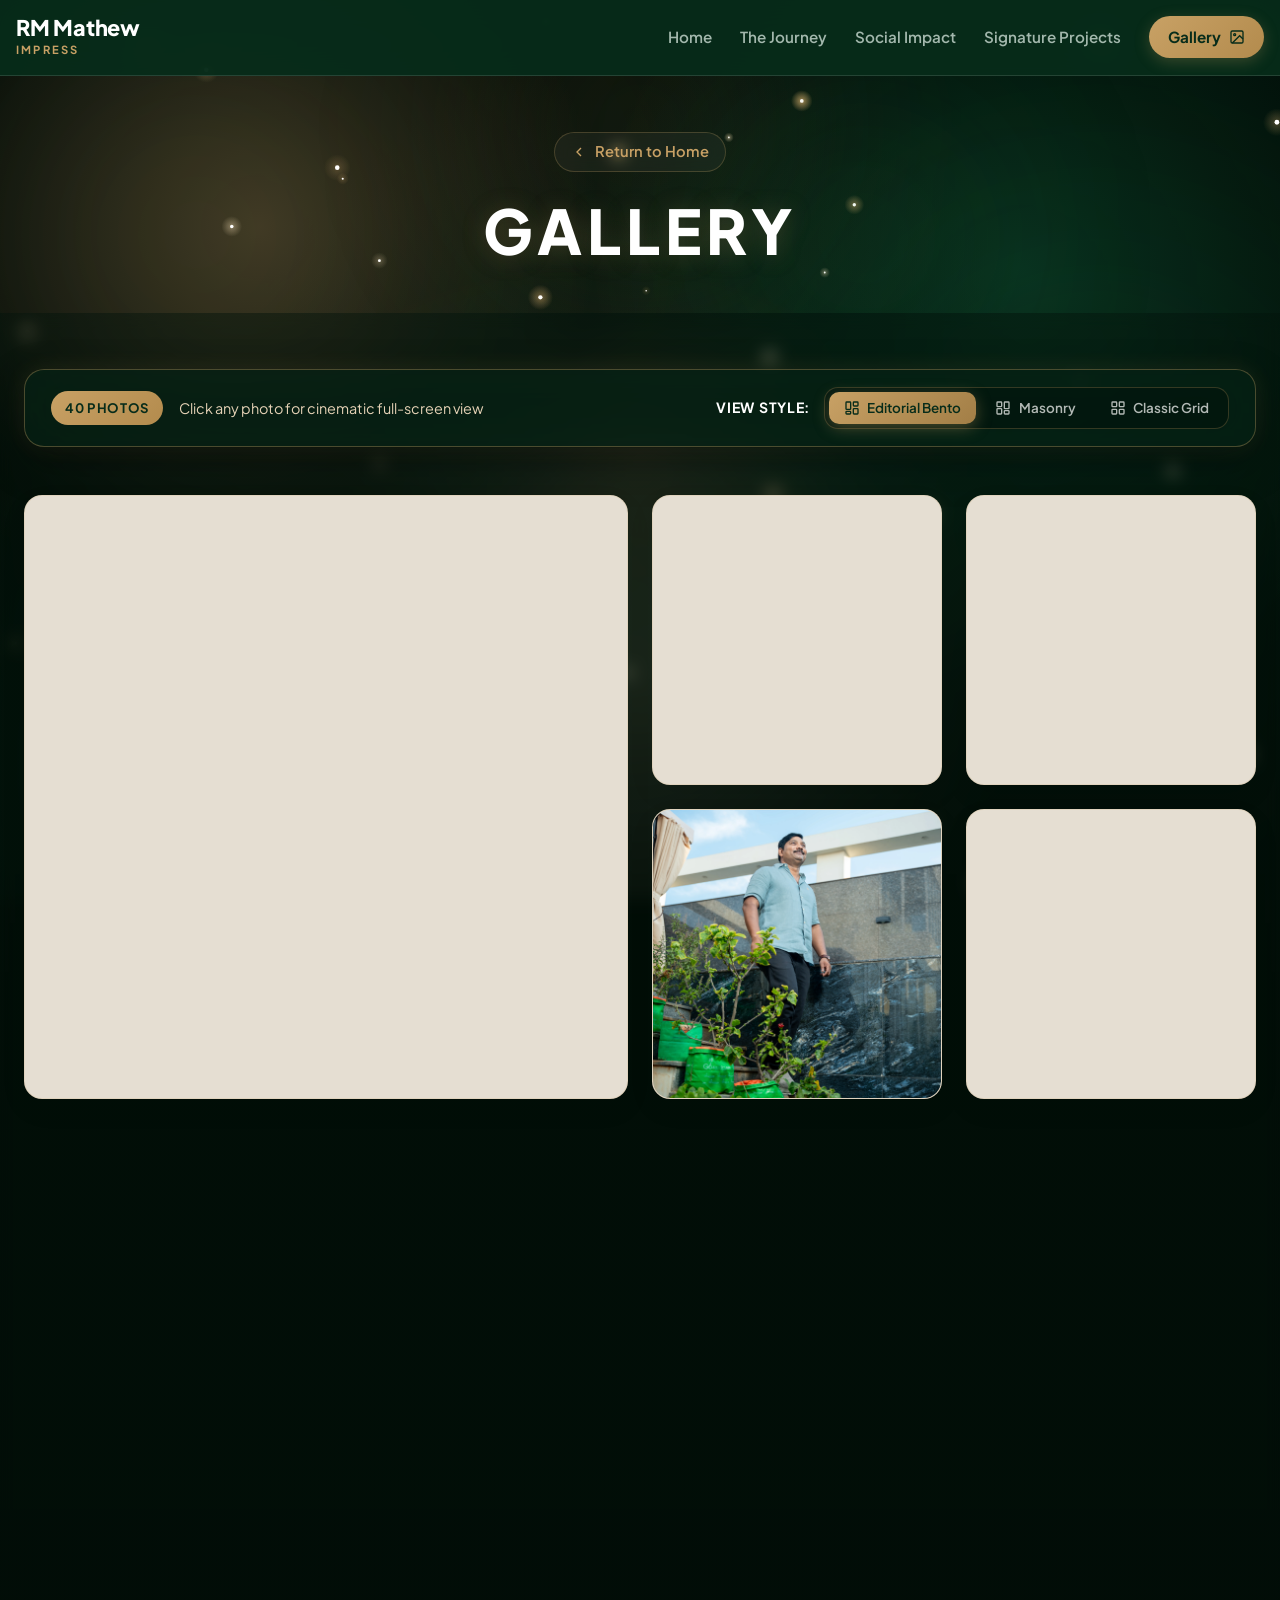
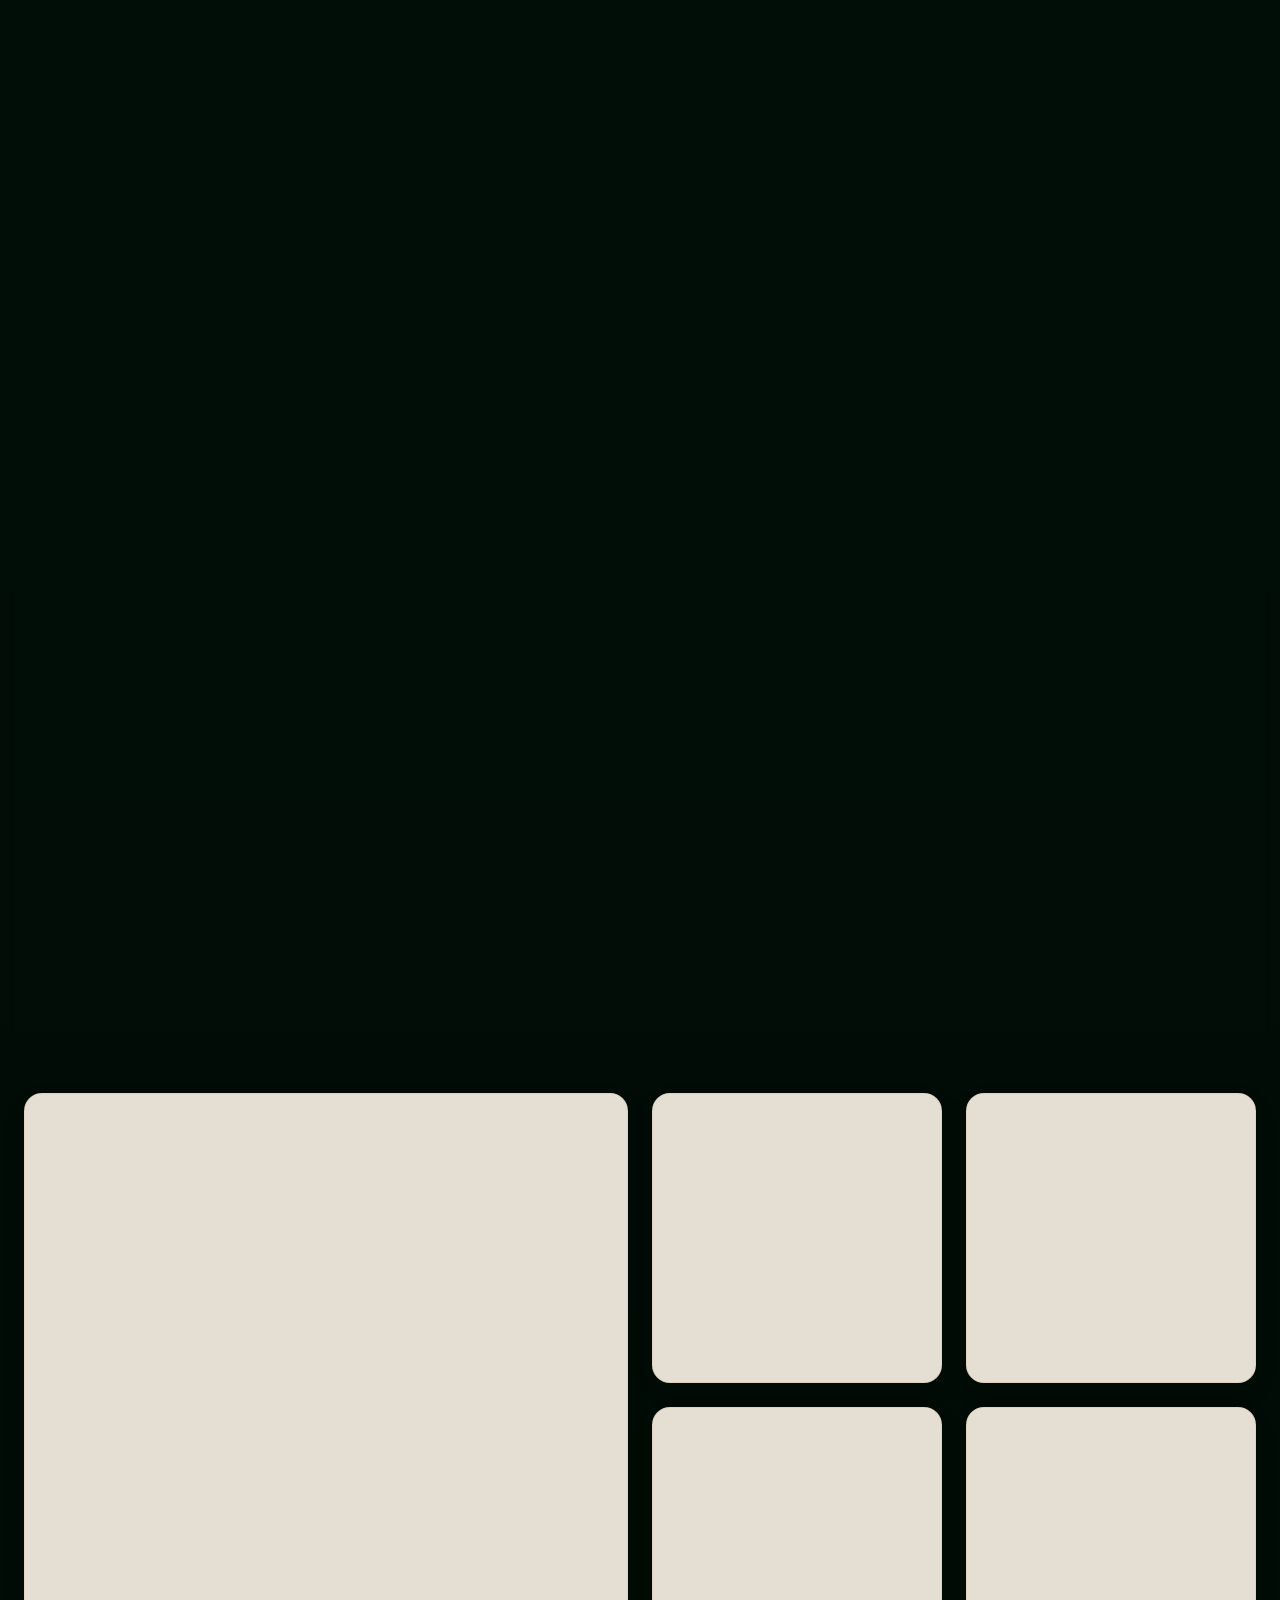
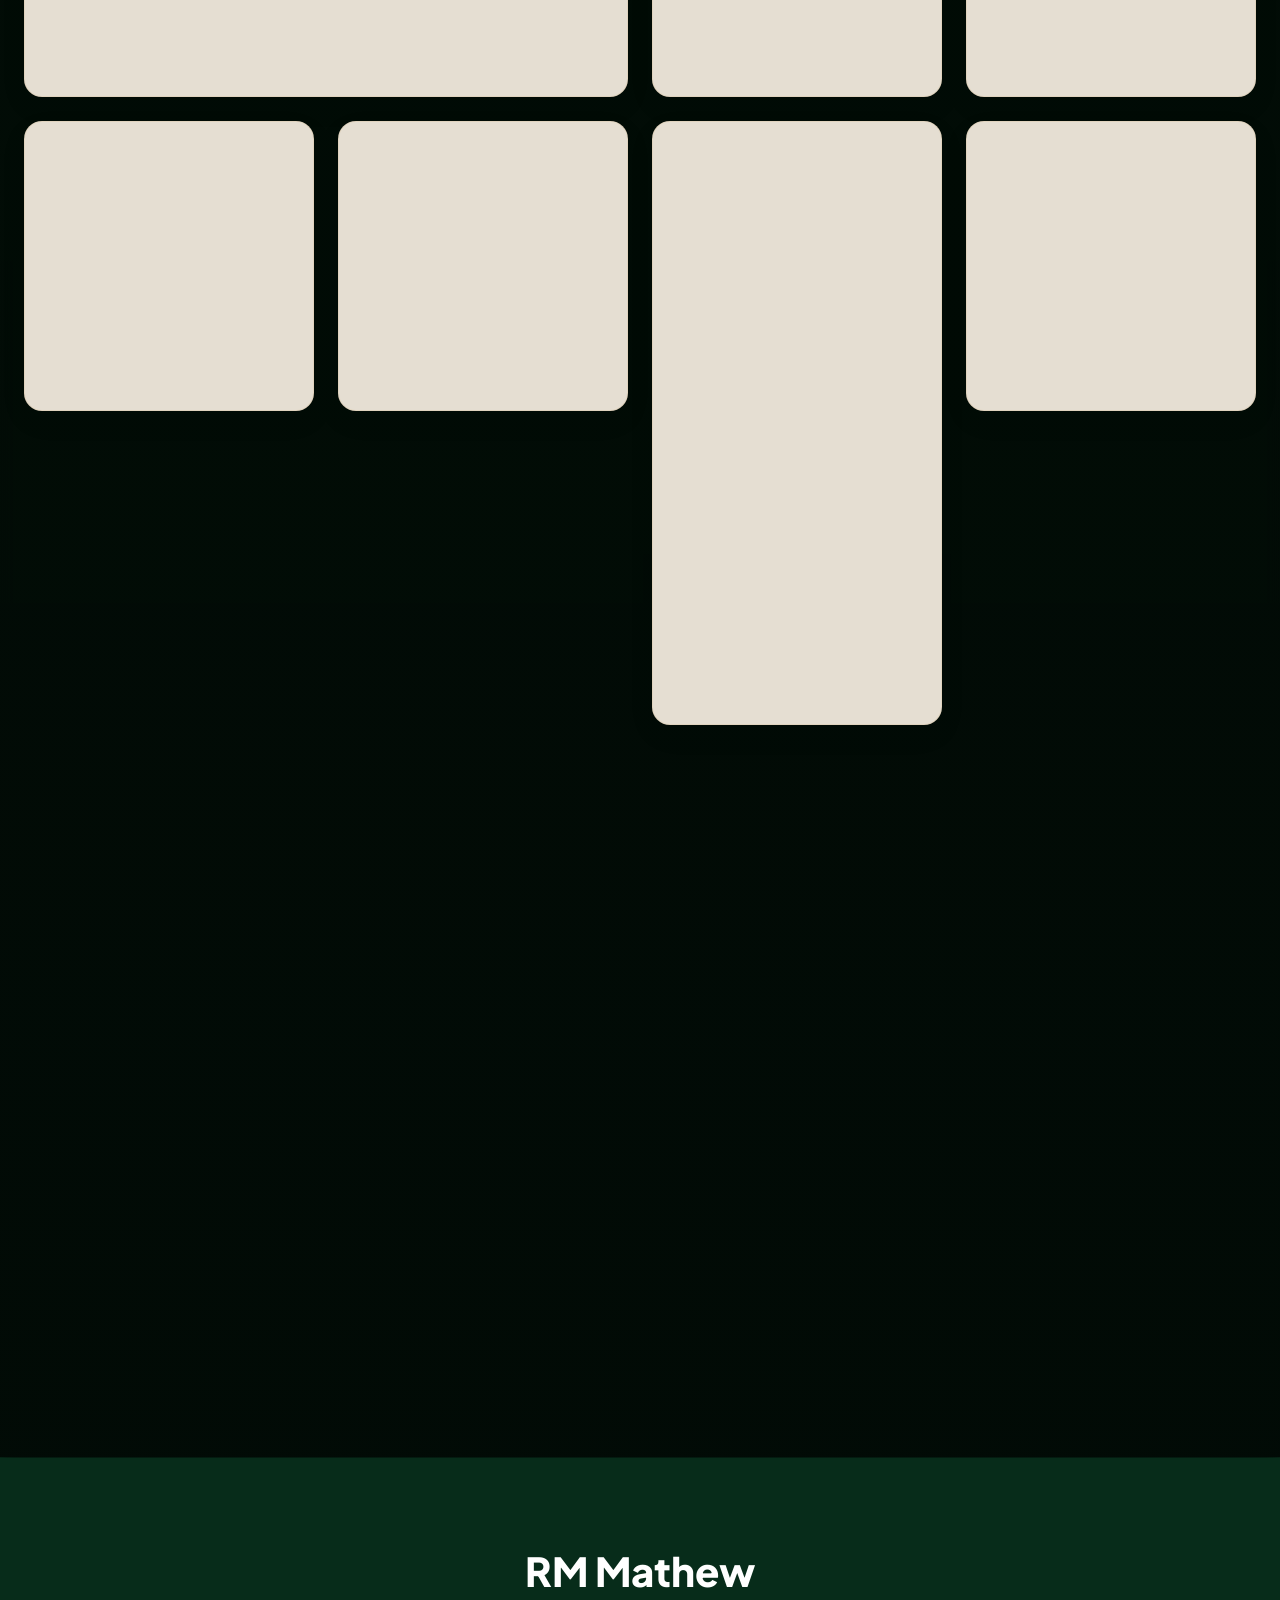
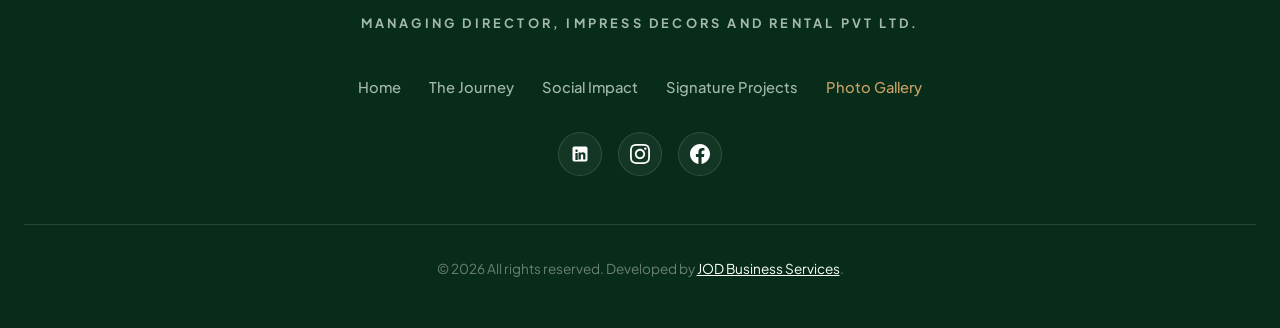
==== commit 497ba846: "fix: mobile responsiveness overhaul and gallery header simplified to GALLERY title" ====
--- a/gallery.html
+++ b/gallery.html
@@ -72,41 +72,7 @@
           <span>Return to Home</span>
         </a>
 
-        <div class="hero-tag-wrap">
-          <span class="eyebrow eyebrow-glow">✦ EXCLUSIVE ARCHIVE · RM MATHEW</span>
-        </div>
-
-        <h1 class="gallery-hero-title">
-          Moments, Vision & <span class="gold-shimmer-text">Milestones</span>
-        </h1>
-
-        <p class="gallery-hero-desc">
-          A visual chronicle capturing the journey, discipline, and milestones of RM Mathew — shaping the premier event
-          infrastructure ecosystem across Tamil Nadu.
-        </p>
-
-        <!-- Stats & Highlights Bar -->
-        <div class="gallery-meta-bar">
-          <div class="gallery-stat-pill">
-            <span class="live-pulse-dot"></span>
-            <strong>40</strong> Curated Photographs
-          </div>
-          <div class="gallery-stat-pill">
-            <svg viewBox="0 0 24 24" width="16" height="16" fill="none" stroke="currentColor" stroke-width="2">
-              <polygon
-                points="12 2 15.09 8.26 22 9.27 17 14.14 18.18 21.02 12 17.77 5.82 21.02 7 14.14 2 9.27 8.91 8.26 12 2" />
-            </svg>
-            High Definition
-          </div>
-          <div class="gallery-stat-pill">
-            <svg viewBox="0 0 24 24" width="16" height="16" fill="none" stroke="currentColor" stroke-width="2">
-              <rect x="3" y="3" width="18" height="18" rx="2" ry="2" />
-              <circle cx="8.5" cy="8.5" r="1.5" />
-              <polyline points="21 15 16 10 5 21" />
-            </svg>
-            Interactive Lightbox
-          </div>
-        </div>
+        <h1 class="gallery-hero-title">GALLERY</h1>
       </div>
     </div>
   </section>
--- a/style.css
+++ b/style.css
@@ -45,6 +45,7 @@
 html {
   scroll-behavior: smooth;
   font-size: 16px;
+  overflow-x: hidden;
 }
 
 body {
@@ -55,6 +56,7 @@
   -webkit-font-smoothing: antialiased;
   -moz-osx-font-smoothing: grayscale;
   overflow-x: hidden;
+  width: 100%;
 }
 
 img {
@@ -70,6 +72,8 @@
 
 p {
   text-align: justify;
+  word-break: break-word;
+  overflow-wrap: break-word;
 }
 
 .footer-section p,
@@ -100,6 +104,8 @@
   font-weight: 500;
   line-height: 1.4;
   margin: 1.75rem 0;
+  word-break: break-word;
+  overflow-wrap: break-word;
 }
 
 .quote-dark {
@@ -112,9 +118,11 @@
 
 /* Common Container */
 .container {
+  width: 100%;
   max-width: 1400px;
   margin: 0 auto;
-  padding: 0 1rem;
+  padding: 0 1.5rem;
+  box-sizing: border-box;
 }
 
 /* ==========================================================================
@@ -131,9 +139,20 @@
 .hero-grid {
   display: grid;
   grid-template-columns: 1fr 1fr;
-  margin-top:2rem;
+  margin-top: 2rem;
   gap: 2.5rem;
-  /* align-items: center; */
+  min-width: 0;
+}
+
+.hero-grid > * {
+  min-width: 0;
+  overflow: hidden;
+}
+
+.hero-content {
+  min-width: 0;
+  word-break: break-word;
+  overflow-wrap: break-word;
 }
 
 .hero-content h1 {
@@ -143,12 +162,16 @@
   line-height: 1.1;
   margin-bottom: 1rem;
   color: #ffffff;
+  word-break: break-word;
+  overflow-wrap: break-word;
 }
 
 .hero-description {
   color: var(--text-light-muted);
   font-size: 1.05rem;
   font-weight: 400;
+  word-break: break-word;
+  overflow-wrap: break-word;
 }
 
 .hero-description p {
@@ -164,7 +187,6 @@
   position: relative;
   width: 100%;
   aspect-ratio: 4 / 5;
-  /* border-radius: 12px; */
   overflow: hidden;
   border: 1px solid #EAB444;
   padding: 10px;
@@ -189,7 +211,8 @@
   height: 2px;
   background-color: var(--accent-gold);
   margin: 1rem 0;
-  width:32em;
+  width: 100%;
+  max-width: 32em;
 }
 
 .hero-subtitle {
@@ -197,6 +220,8 @@
   color: var(--text-light);
   margin-bottom: 1.5rem;
   font-weight: 500;
+  word-break: break-word;
+  overflow-wrap: break-word;
 }
 /* ==========================================================================
    2. CONTINUOUS HORIZONTAL MARQUEE
@@ -961,7 +986,7 @@
 .gallery-hero-section {
   background: transparent;
   color: var(--text-light);
-  padding: 5rem 0 4.5rem 0;
+  padding: 3.5rem 0 3rem 0;
   position: relative;
   overflow: hidden;
   text-align: center;
@@ -1051,10 +1076,12 @@
 .gallery-hero-title {
   font-size: 3.85rem;
   font-weight: 800;
-  letter-spacing: -0.025em;
+  letter-spacing: 0.08em;
   color: #ffffff;
-  margin-bottom: 1.25rem;
+  margin-bottom: 0;
   line-height: 1.12;
+  text-transform: uppercase;
+  text-shadow: 0 2px 24px rgba(200, 161, 101, 0.25);
 }
 
 .gold-shimmer-text {
@@ -1794,7 +1821,15 @@
   .story-grid,
   .impact-grid {
     grid-template-columns: 1fr;
-    gap: 2.5rem;
+    gap: 2rem;
+  }
+
+  /* Show portrait after text on mobile - correct stacking order */
+  .hero-image-container {
+    order: -1;
+    max-width: 420px;
+    margin: 0 auto;
+    width: 100%;
   }
 
   .impact-card-img-container {
@@ -1841,6 +1876,7 @@
     top: 100%;
     left: 0;
     right: 0;
+    width: 100%;
     background-color: rgba(7, 44, 26, 0.98);
     backdrop-filter: blur(20px);
     -webkit-backdrop-filter: blur(20px);
@@ -1851,6 +1887,7 @@
     box-shadow: 0 16px 32px rgba(0, 0, 0, 0.3);
     clip-path: polygon(0 0, 100% 0, 100% 0, 0 0);
     transition: clip-path 0.35s ease-in-out;
+    z-index: 999;
   }
 
   .nav-menu.active {
@@ -1887,11 +1924,20 @@
   .highlights-section,
   .footer-section,
   .gallery-hero-section {
-    padding: 3.5rem 0;
+    padding: 3rem 0;
+  }
+
+  .container {
+    padding: 0 1.25rem;
   }
 
   .hero-content h1 {
-    font-size: 2.6rem;
+    font-size: 2.4rem;
+    letter-spacing: -0.01em;
+  }
+
+  .hero-subtitle {
+    font-size: 1rem;
   }
 
   .gallery-hero-title {
@@ -1899,7 +1945,8 @@
   }
 
   .quote-text {
-    font-size: 2.1rem;
+    font-size: 1.9rem;
+    margin: 1.25rem 0;
   }
 
   .highlights-grid {
@@ -1912,17 +1959,19 @@
   }
 
   .impact-card-body {
-    padding: 1.75rem 1.5rem 1.5rem 1.5rem;
+    padding: 1.5rem 1.25rem 1.25rem 1.25rem;
   }
 
   .hero-actions {
     flex-direction: column;
     align-items: stretch;
+    gap: 0.85rem;
   }
 
   .hero-btn-primary,
   .hero-btn-secondary {
     justify-content: center;
+    width: 100%;
   }
 
   .gallery-meta-bar {
@@ -1962,35 +2011,63 @@
     flex: 0 0 44px;
     height: 44px;
   }
-}
-
-@media (max-width: 575px) {
+
+  .story-grid {
+    gap: 2rem;
+  }
+
+  .section-title {
+    font-size: 2rem;
+  }
+
+  .footer-brand h2 {
+    font-size: 2rem;
+  }
+}
+
+@media (max-width: 480px) {
   .container {
     padding: 0 1rem;
   }
 
+  .hero-section {
+    padding: 2.5rem 0;
+  }
+
   .hero-content h1 {
-    font-size: 2.1rem;
+    font-size: 2rem;
+  }
+
+  .hero-subtitle {
+    font-size: 0.95rem;
+  }
+
+  .hero-hr {
+    max-width: 100%;
+  }
+
+  .quote-text {
+    font-size: 1.6rem;
   }
 
   .gallery-hero-title {
-    font-size: 1.95rem;
+    font-size: 2rem;
+  }
+
+  .gallery-hero-section {
+    padding: 2.5rem 0;
+  }
+
+  .section-title {
+    font-size: 1.75rem;
   }
 
   .gallery-hero-desc {
     font-size: 0.95rem;
   }
 
-  .section-title {
-    font-size: 1.75rem;
-  }
-
-  .quote-text {
-    font-size: 1.7rem;
-  }
-
   .highlights-header {
-    margin-bottom: 2.5rem;
+    margin-bottom: 2rem;
   }
 
   .social-links {
@@ -1998,8 +2075,10 @@
   }
 
   .footer-nav {
-    gap: 1rem;
+    gap: 0.75rem;
     font-size: 0.85rem;
+    flex-wrap: wrap;
+    justify-content: center;
   }
 
   .marquee-track {
@@ -2047,4 +2126,22 @@
   .lightbox-next-btn {
     right: 0.5rem;
   }
+
+  .impact-card-img-container {
+    height: 200px;
+  }
+
+  .gallery-section {
+    padding: 2rem 0 4rem 0;
+  }
+
+  .gallery-toolbar-card {
+    padding: 0.9rem 1rem;
+  }
+}
+
+@media (max-width: 575px) {
+  .container {
+    padding: 0 1rem;
+  }
 }
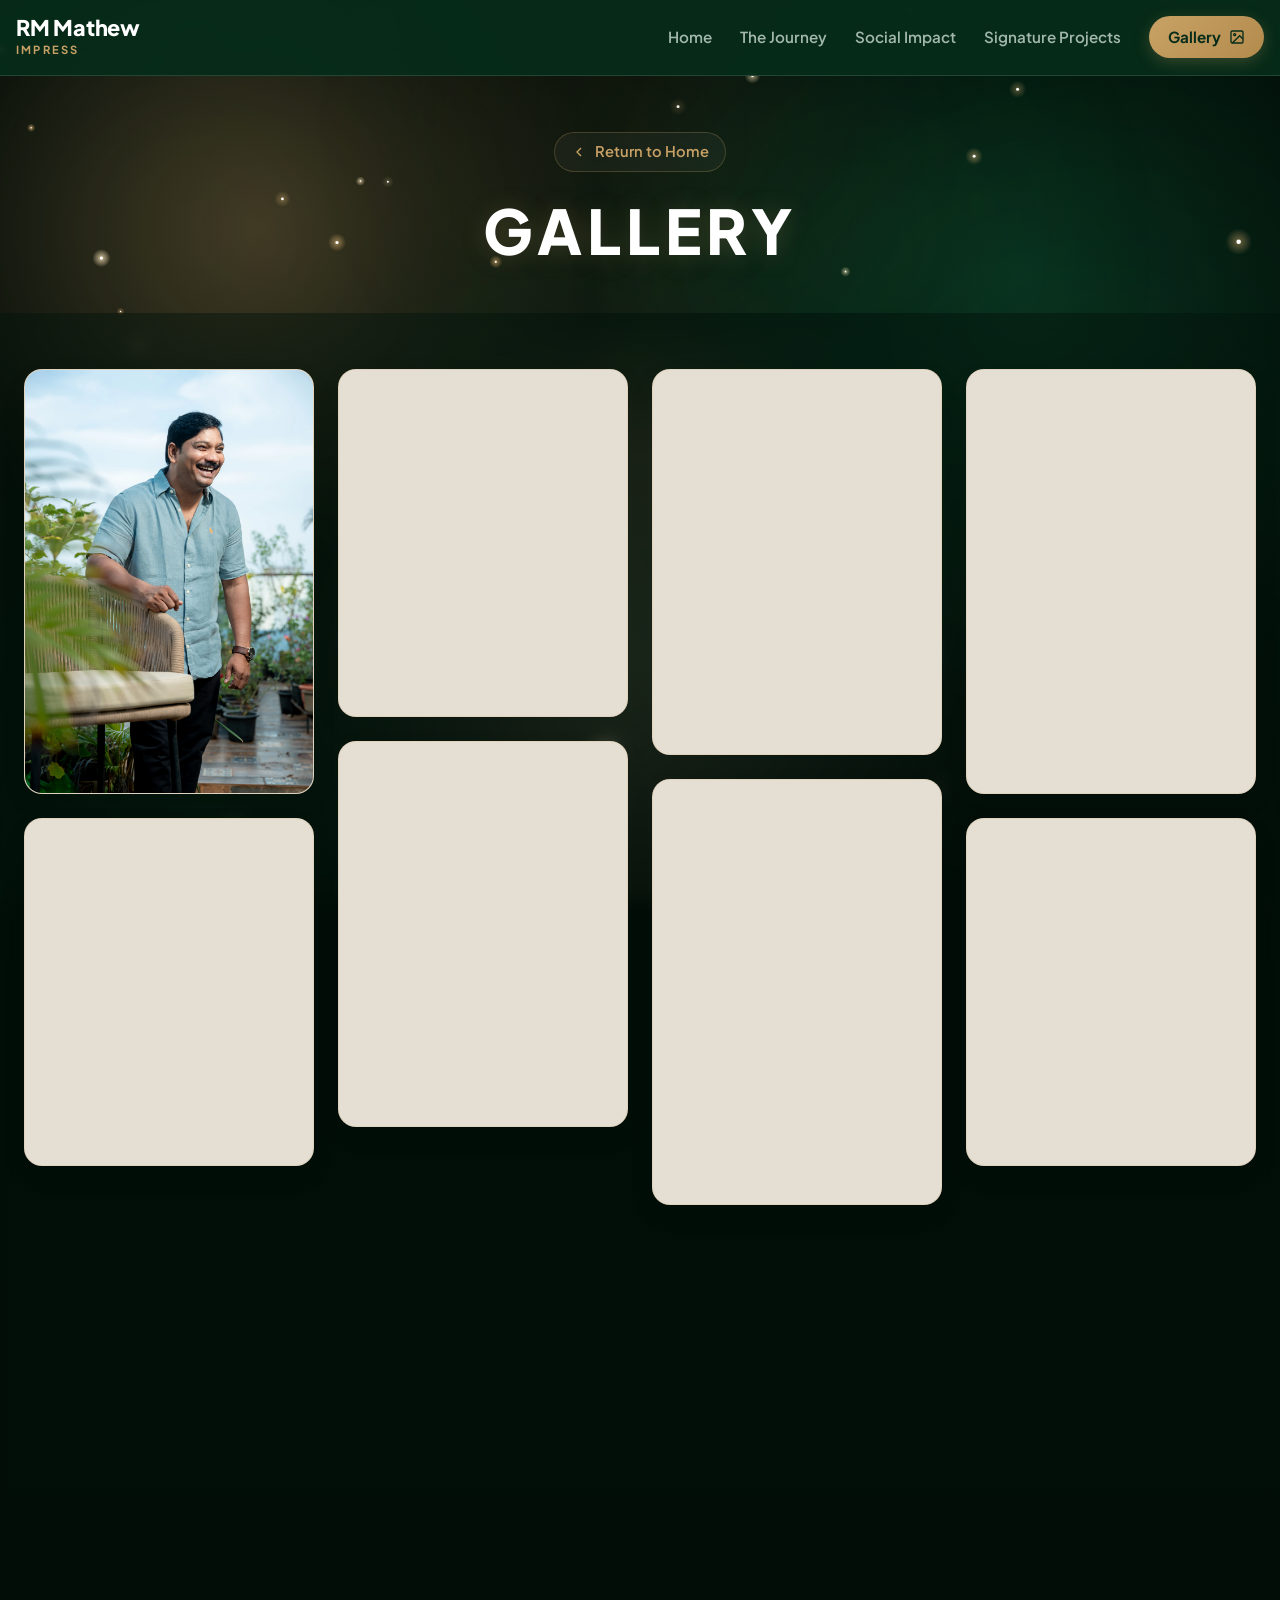
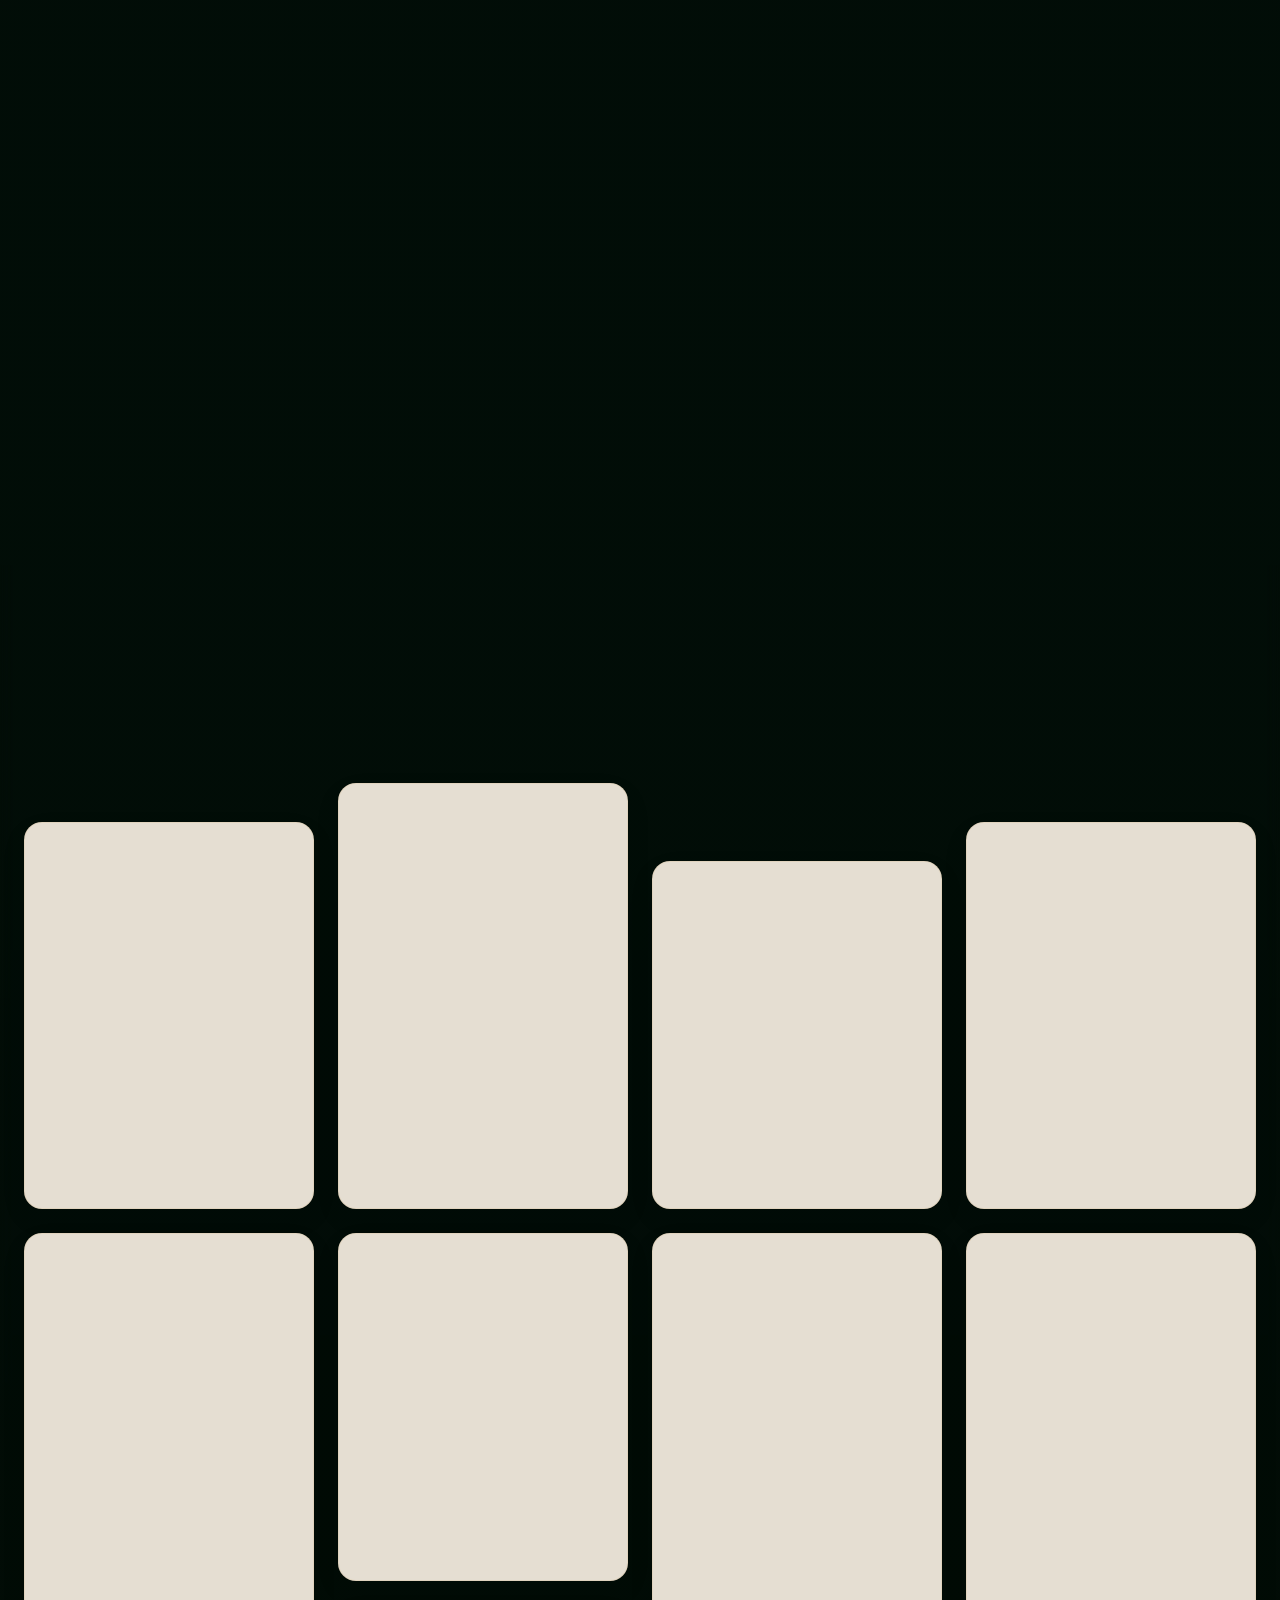
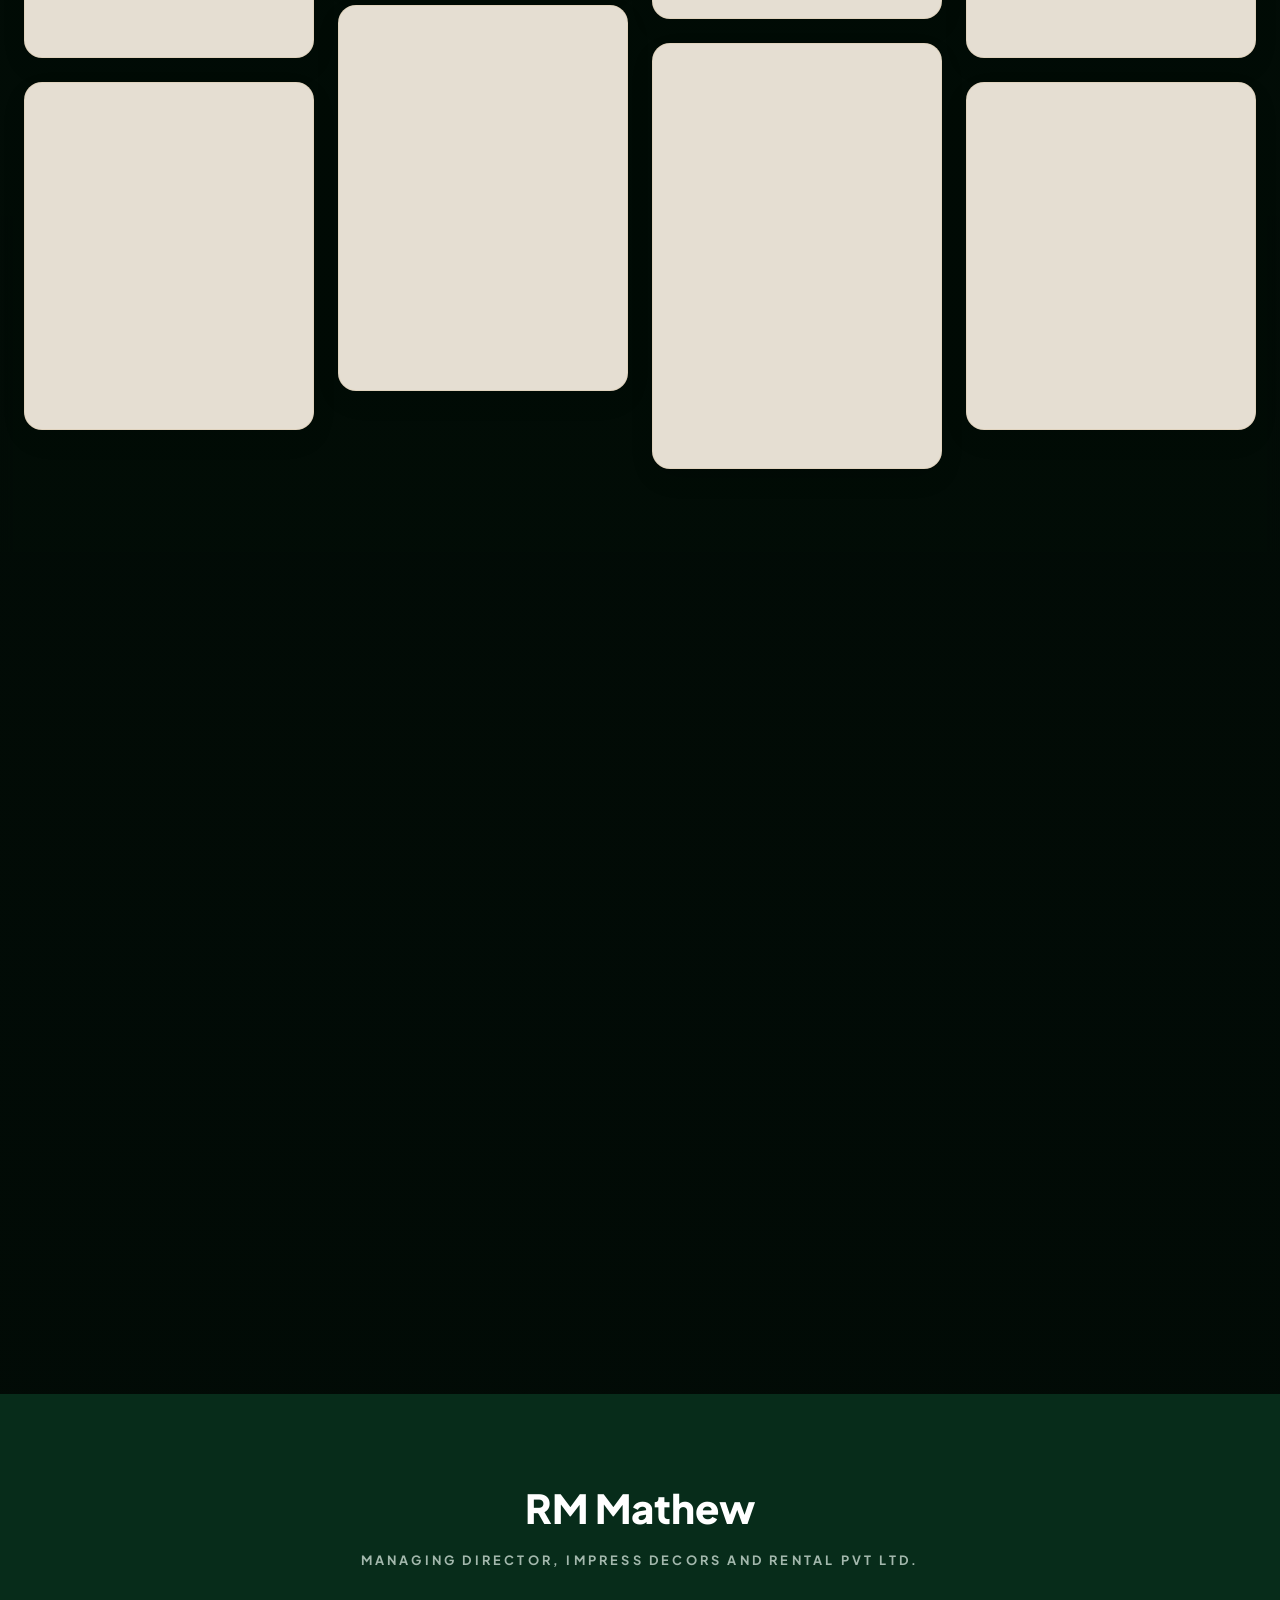
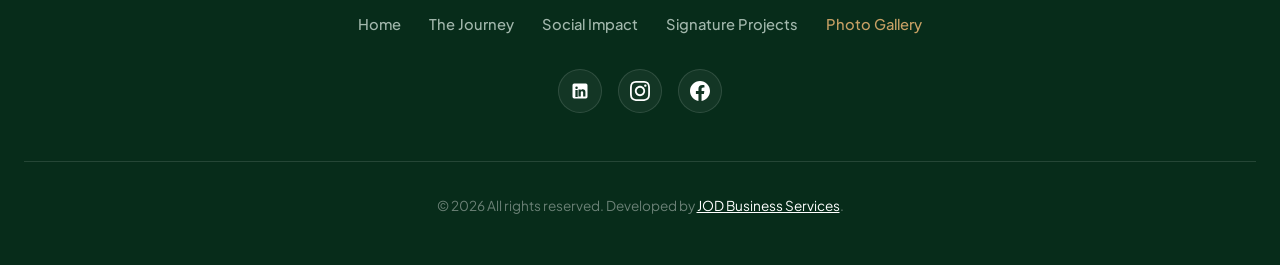
==== commit c2946da3: "fix: remove gallery layout toolbar and default to masonry view Co-authored-by: Cursor <cursoragent@c" ====
--- a/gallery.html
+++ b/gallery.html
@@ -78,57 +78,13 @@
   </section>
 
   <!-- ==========================================================================
-       GALLERY PHOTO SECTION & CONTROLS
+       GALLERY PHOTO SECTION
        ========================================================================== -->
   <main class="gallery-section">
     <div class="container">
 
-      <!-- Interactive Layout & Filter Toolbar -->
-      <div class="gallery-toolbar-card">
-        <div class="toolbar-info">
-          <span class="toolbar-count-badge">40 Photos</span>
-          <p class="toolbar-hint">Click any photo for cinematic full-screen view</p>
-        </div>
-
-        <div class="layout-switchers">
-          <span class="layout-label">View Style:</span>
-          <div class="switcher-group">
-            <button class="switcher-btn active" id="btn-layout-bento" onclick="switchGalleryLayout('bento')"
-              aria-label="Editorial Bento Layout">
-              <svg viewBox="0 0 24 24" width="16" height="16" fill="none" stroke="currentColor" stroke-width="2">
-                <rect x="3" y="3" width="7" height="11" rx="1" />
-                <rect x="14" y="3" width="7" height="6" rx="1" />
-                <rect x="14" y="13" width="7" height="8" rx="1" />
-                <rect x="3" y="17" width="7" height="4" rx="1" />
-              </svg>
-              <span>Editorial Bento</span>
-            </button>
-            <button class="switcher-btn" id="btn-layout-masonry" onclick="switchGalleryLayout('masonry')"
-              aria-label="Masonry Layout">
-              <svg viewBox="0 0 24 24" width="16" height="16" fill="none" stroke="currentColor" stroke-width="2">
-                <rect x="3" y="3" width="7" height="7" rx="1" />
-                <rect x="14" y="3" width="7" height="10" rx="1" />
-                <rect x="3" y="13" width="7" height="8" rx="1" />
-                <rect x="14" y="16" width="7" height="5" rx="1" />
-              </svg>
-              <span>Masonry</span>
-            </button>
-            <button class="switcher-btn" id="btn-layout-grid" onclick="switchGalleryLayout('grid')"
-              aria-label="Uniform Grid Layout">
-              <svg viewBox="0 0 24 24" width="16" height="16" fill="none" stroke="currentColor" stroke-width="2">
-                <rect x="3" y="3" width="7" height="7" rx="1" />
-                <rect x="14" y="3" width="7" height="7" rx="1" />
-                <rect x="3" y="14" width="7" height="7" rx="1" />
-                <rect x="14" y="14" width="7" height="7" rx="1" />
-              </svg>
-              <span>Classic Grid</span>
-            </button>
-          </div>
-        </div>
-      </div>
-
-      <!-- Main Dynamic Gallery Grid Container -->
-      <div class="gallery-container layout-bento" id="gallery-container">
+      <!-- Masonry Gallery Grid -->
+      <div class="gallery-container layout-masonry" id="gallery-container">
 
         <!-- 40 Curated Images from images/gallery/ -->
         <div class="gallery-card bento-featured" onclick="openLightbox(0)" data-index="0" role="button" tabindex="0"
--- a/style.css
+++ b/style.css
@@ -144,7 +144,7 @@
   min-width: 0;
 }
 
-.hero-grid > * {
+.hero-grid>* {
   min-width: 0;
   overflow: hidden;
 }
@@ -223,6 +223,7 @@
   word-break: break-word;
   overflow-wrap: break-word;
 }
+
 /* ==========================================================================
    2. CONTINUOUS HORIZONTAL MARQUEE
    ========================================================================== */
@@ -536,10 +537,10 @@
   height: 100%;
   position: relative;
   overflow: hidden;
-  transition: transform 0.35s cubic-bezier(0.16, 1, 0.3, 1), 
-              box-shadow 0.35s cubic-bezier(0.16, 1, 0.3, 1), 
-              border-color 0.35s ease,
-              background-color 0.35s ease;
+  transition: transform 0.35s cubic-bezier(0.16, 1, 0.3, 1),
+    box-shadow 0.35s cubic-bezier(0.16, 1, 0.3, 1),
+    border-color 0.35s ease,
+    background-color 0.35s ease;
 }
 
 .highlight-card::before {
@@ -965,21 +966,45 @@
 }
 
 @keyframes floatMotionOrb1 {
-  0% { transform: translate(0, 0) scale(1); }
-  50% { transform: translate(120px, 80px) scale(1.15); }
-  100% { transform: translate(-50px, 140px) scale(0.95); }
+  0% {
+    transform: translate(0, 0) scale(1);
+  }
+
+  50% {
+    transform: translate(120px, 80px) scale(1.15);
+  }
+
+  100% {
+    transform: translate(-50px, 140px) scale(0.95);
+  }
 }
 
 @keyframes floatMotionOrb2 {
-  0% { transform: translate(0, 0) scale(1); }
-  50% { transform: translate(-140px, -100px) scale(1.2); }
-  100% { transform: translate(60px, -60px) scale(0.9); }
+  0% {
+    transform: translate(0, 0) scale(1);
+  }
+
+  50% {
+    transform: translate(-140px, -100px) scale(1.2);
+  }
+
+  100% {
+    transform: translate(60px, -60px) scale(0.9);
+  }
 }
 
 @keyframes floatMotionOrb3 {
-  0% { transform: translate(0, 0) scale(0.9); }
-  50% { transform: translate(-80px, 90px) scale(1.1); }
-  100% { transform: translate(90px, -50px) scale(1); }
+  0% {
+    transform: translate(0, 0) scale(0.9);
+  }
+
+  50% {
+    transform: translate(-80px, 90px) scale(1.1);
+  }
+
+  100% {
+    transform: translate(90px, -50px) scale(1);
+  }
 }
 
 /* 1. Hero Section & Ambient Lighting */
@@ -1023,13 +1048,23 @@
 }
 
 @keyframes floatOrb1 {
-  0% { transform: translateX(-50%) translateY(0) scale(1); }
-  100% { transform: translateX(-42%) translateY(40px) scale(1.15); }
+  0% {
+    transform: translateX(-50%) translateY(0) scale(1);
+  }
+
+  100% {
+    transform: translateX(-42%) translateY(40px) scale(1.15);
+  }
 }
 
 @keyframes floatOrb2 {
-  0% { transform: translateY(0) scale(1); }
-  100% { transform: translateY(-50px) translateX(-30px) scale(1.2); }
+  0% {
+    transform: translateY(0) scale(1);
+  }
+
+  100% {
+    transform: translateY(-50px) translateX(-30px) scale(1.2);
+  }
 }
 
 .gallery-hero-content {
@@ -1094,7 +1129,9 @@
 }
 
 @keyframes goldShimmer {
-  to { background-position: 200% center; }
+  to {
+    background-position: 200% center;
+  }
 }
 
 .gallery-hero-desc {
@@ -1147,9 +1184,23 @@
 }
 
 @keyframes pulseDot {
-  0% { transform: scale(0.9); opacity: 0.7; box-shadow: 0 0 4px #2ecc71; }
-  50% { transform: scale(1.3); opacity: 1; box-shadow: 0 0 14px #2ecc71; }
-  100% { transform: scale(0.9); opacity: 0.7; box-shadow: 0 0 4px #2ecc71; }
+  0% {
+    transform: scale(0.9);
+    opacity: 0.7;
+    box-shadow: 0 0 4px #2ecc71;
+  }
+
+  50% {
+    transform: scale(1.3);
+    opacity: 1;
+    box-shadow: 0 0 14px #2ecc71;
+  }
+
+  100% {
+    transform: scale(0.9);
+    opacity: 0.7;
+    box-shadow: 0 0 4px #2ecc71;
+  }
 }
 
 /* ==========================================================================
@@ -1346,9 +1397,9 @@
   opacity: 0;
   transform: translateY(28px);
   transition: opacity 0.6s cubic-bezier(0.16, 1, 0.3, 1),
-              transform 0.45s cubic-bezier(0.16, 1, 0.3, 1),
-              box-shadow 0.45s cubic-bezier(0.16, 1, 0.3, 1),
-              border-color 0.4s ease;
+    transform 0.45s cubic-bezier(0.16, 1, 0.3, 1),
+    box-shadow 0.45s cubic-bezier(0.16, 1, 0.3, 1),
+    border-color 0.4s ease;
 }
 
 .gallery-card.revealed {
@@ -1364,12 +1415,10 @@
   left: -90%;
   width: 45%;
   height: 220%;
-  background: linear-gradient(
-    90deg,
-    rgba(255, 255, 255, 0) 0%,
-    rgba(255, 255, 255, 0.28) 50%,
-    rgba(255, 255, 255, 0) 100%
-  );
+  background: linear-gradient(90deg,
+      rgba(255, 255, 255, 0) 0%,
+      rgba(255, 255, 255, 0.28) 50%,
+      rgba(255, 255, 255, 0) 100%);
   transform: rotate(30deg);
   opacity: 0;
   pointer-events: none;
@@ -1381,8 +1430,8 @@
 .gallery-card.revealed:hover,
 .gallery-card:hover {
   transform: translateY(-9px) scale(1.018);
-  box-shadow: 0 0 38px rgba(200, 161, 101, 0.5), 
-              0 25px 50px rgba(4, 26, 15, 0.45);
+  box-shadow: 0 0 38px rgba(200, 161, 101, 0.5),
+    0 25px 50px rgba(4, 26, 15, 0.45);
   border-color: rgba(200, 161, 101, 0.95);
   z-index: 10;
 }
@@ -1393,8 +1442,13 @@
 }
 
 @keyframes shimmerSweep {
-  0% { left: -90%; }
-  100% { left: 160%; }
+  0% {
+    left: -90%;
+  }
+
+  100% {
+    left: 160%;
+  }
 }
 
 /* Image zoom inside card */
@@ -1415,13 +1469,11 @@
 .gallery-overlay {
   position: absolute;
   inset: 0;
-  background: linear-gradient(
-    to top,
-    rgba(3, 20, 12, 0.92) 0%,
-    rgba(3, 20, 12, 0.4) 45%,
-    rgba(3, 20, 12, 0.1) 75%,
-    transparent 100%
-  );
+  background: linear-gradient(to top,
+      rgba(3, 20, 12, 0.92) 0%,
+      rgba(3, 20, 12, 0.4) 45%,
+      rgba(3, 20, 12, 0.1) 75%,
+      transparent 100%);
   display: flex;
   flex-direction: column;
   justify-content: space-between;
@@ -1433,13 +1485,11 @@
 
 .gallery-card:hover .gallery-overlay {
   opacity: 1;
-  background: linear-gradient(
-    to top,
-    rgba(3, 20, 12, 0.95) 0%,
-    rgba(3, 20, 12, 0.5) 50%,
-    rgba(3, 20, 12, 0.2) 80%,
-    transparent 100%
-  );
+  background: linear-gradient(to top,
+      rgba(3, 20, 12, 0.95) 0%,
+      rgba(3, 20, 12, 0.5) 50%,
+      rgba(3, 20, 12, 0.2) 80%,
+      transparent 100%);
 }
 
 .overlay-top {
@@ -1817,6 +1867,7 @@
 }
 
 @media (max-width: 991px) {
+
   .hero-grid,
   .story-grid,
   .impact-grid {
@@ -1918,6 +1969,7 @@
 }
 
 @media (max-width: 767px) {
+
   .hero-section,
   .story-section,
   .impact-section,
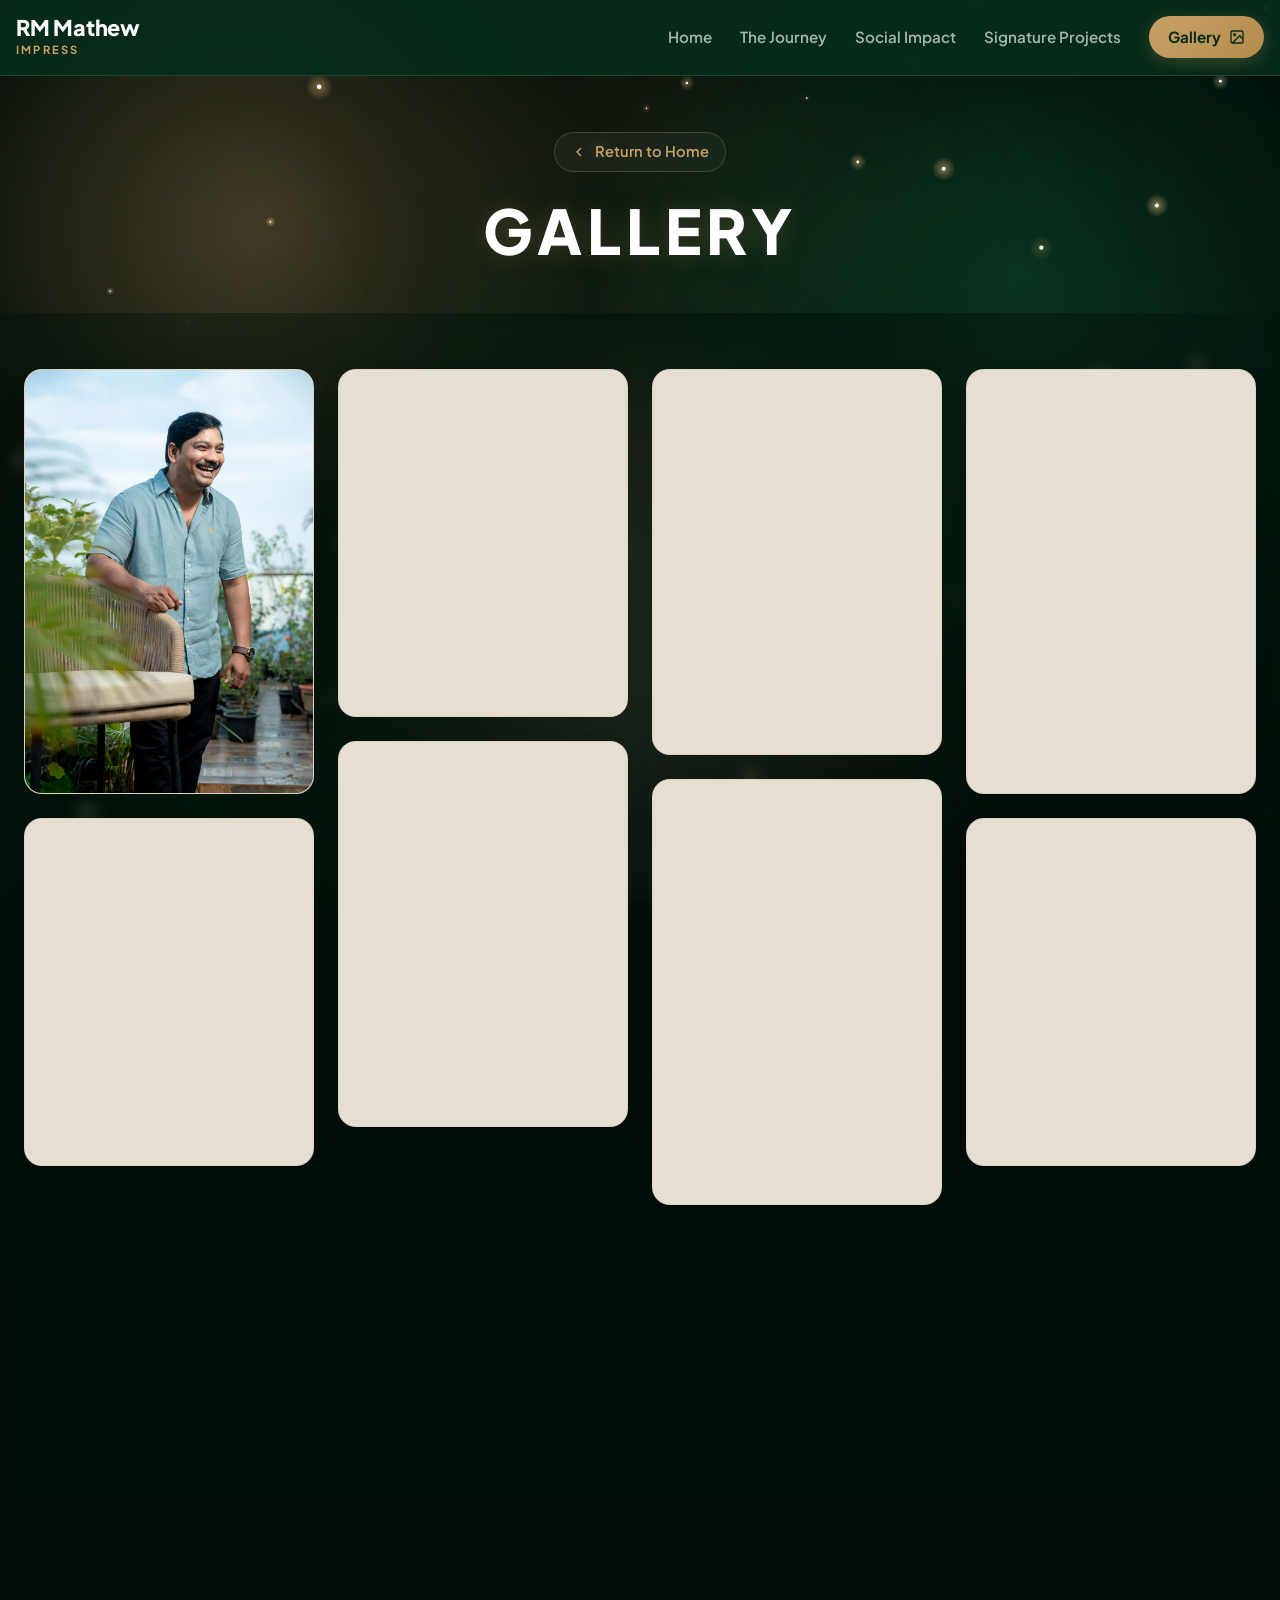
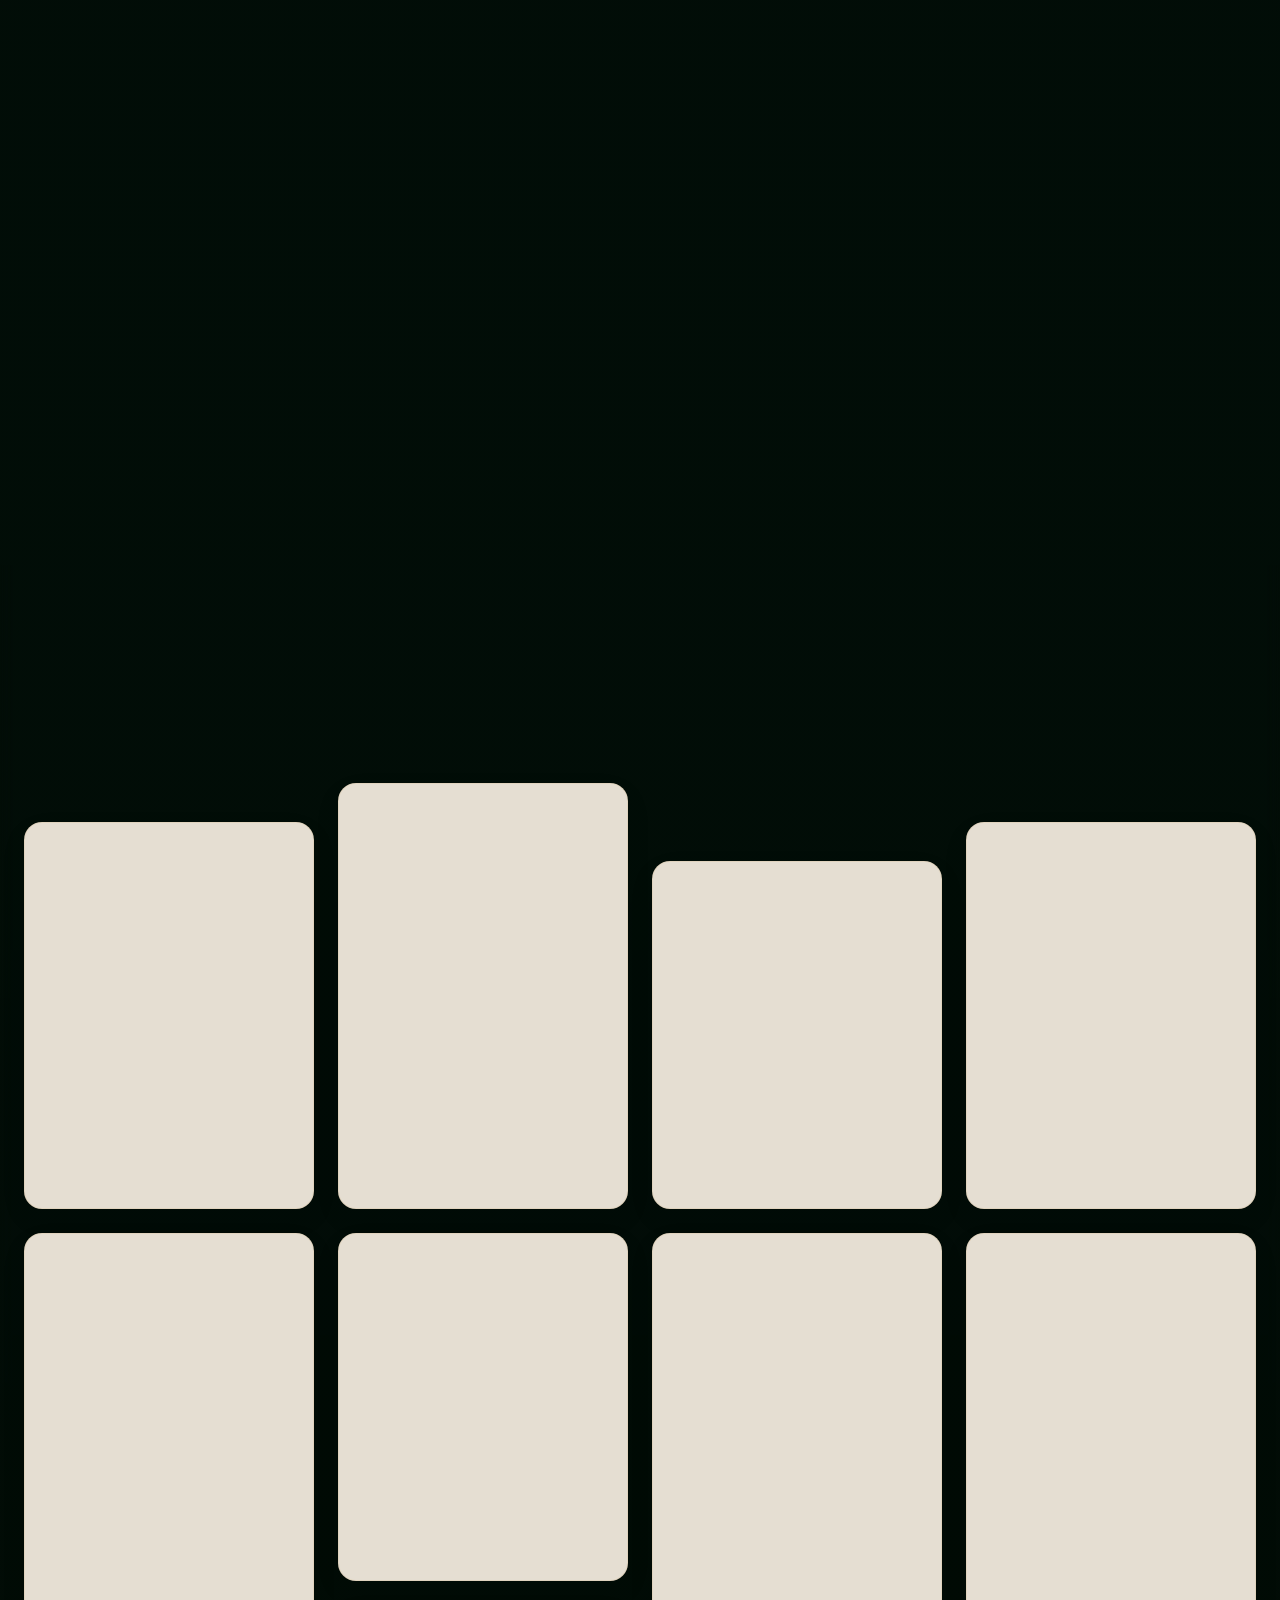
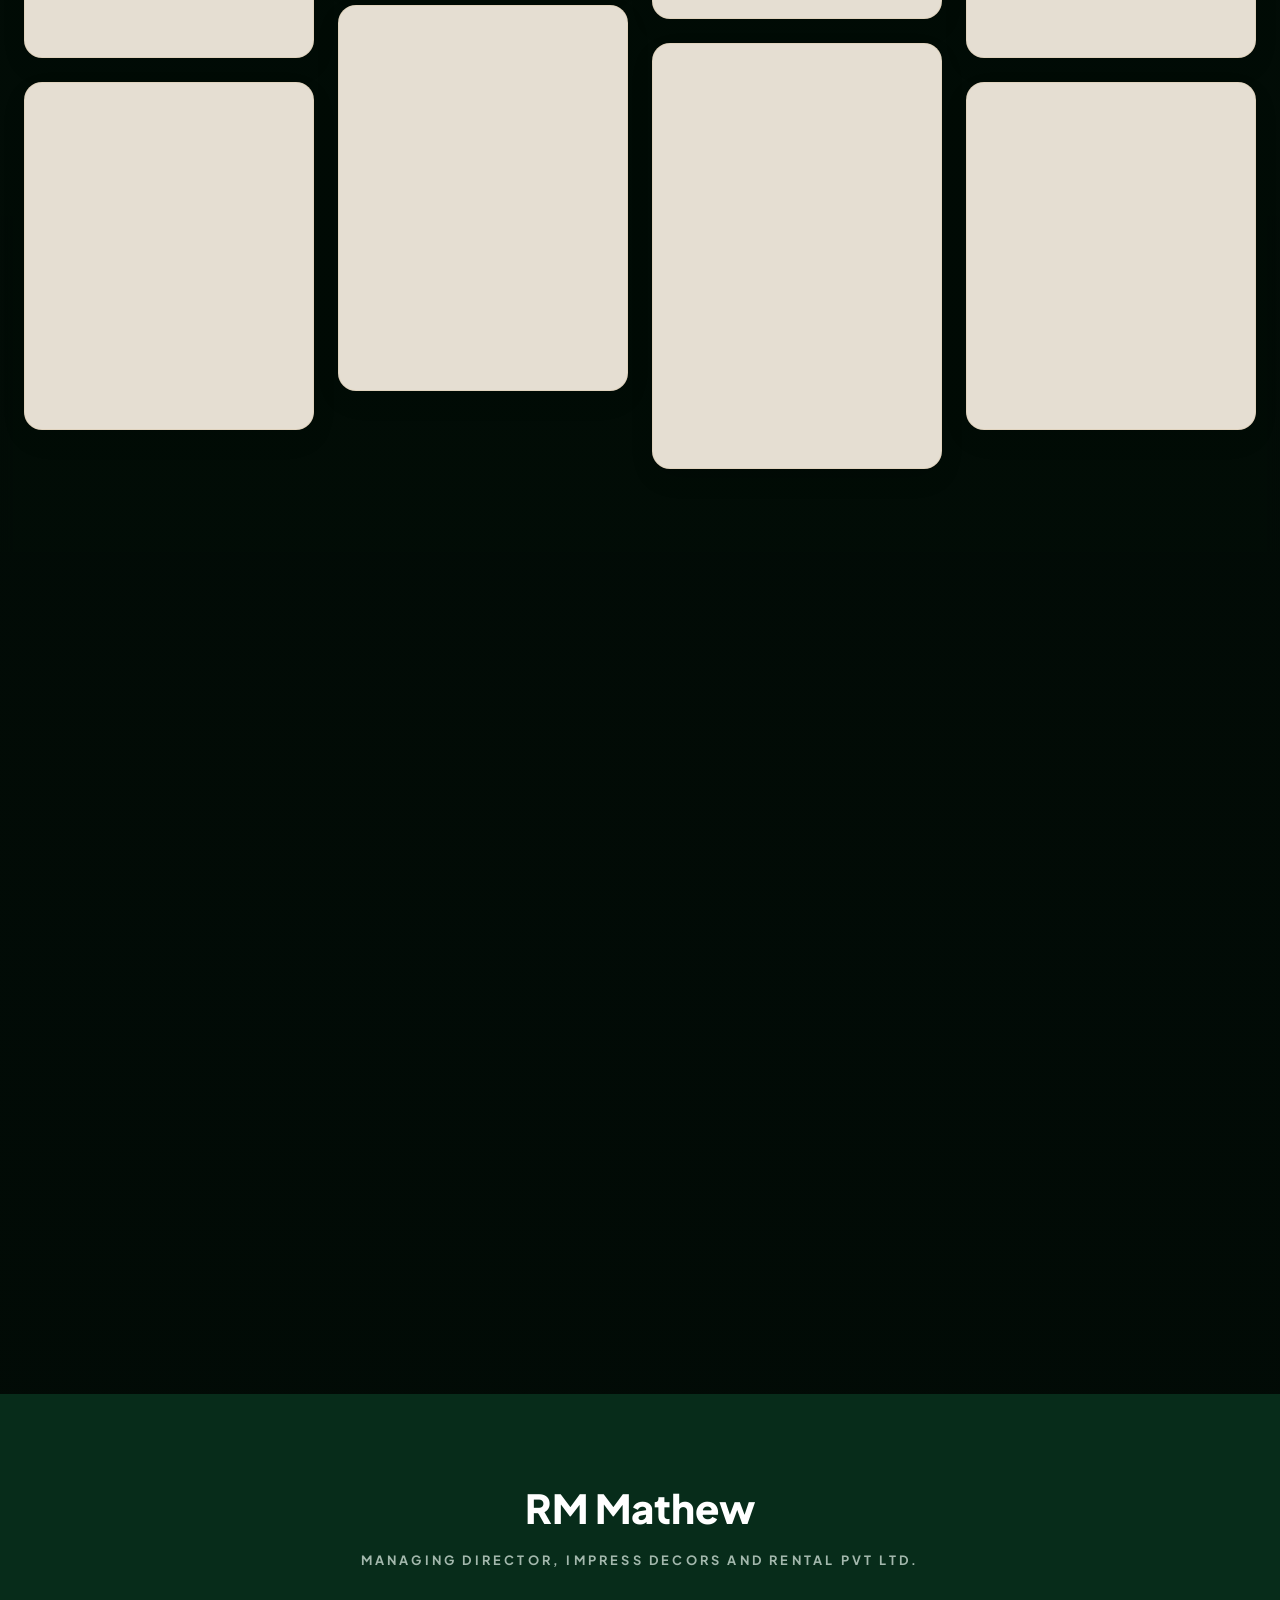
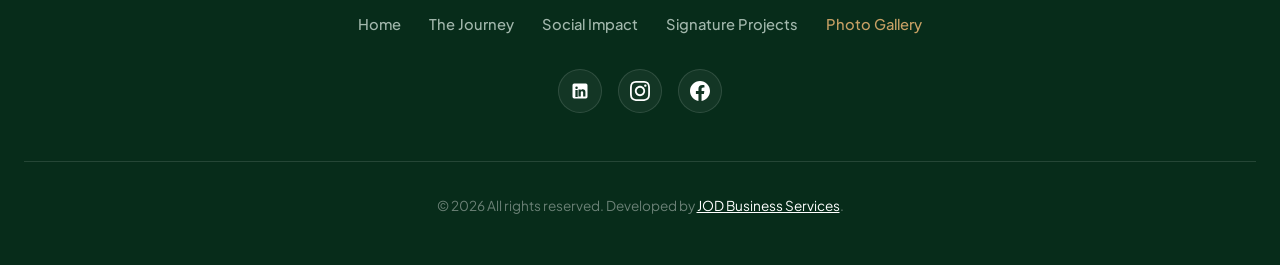
==== commit 63d4cd75: "fix: adjust gallery thumbnail focal points for off-center portraits Co-authored-by: Cursor <cursorag" ====
--- a/gallery.html
+++ b/gallery.html
@@ -279,7 +279,7 @@
         <div class="gallery-card" onclick="openLightbox(27)" data-index="27" role="button" tabindex="0"
           aria-label="View photo 28 in full view">
           <div class="card-glow-layer"></div>
-          <img src="images/gallery/UKC05145.webp" alt="RM Mathew Gallery Image 28" class="gallery-img" loading="lazy"
+          <img src="images/gallery/UKC05145.webp" alt="RM Mathew Gallery Image 28" class="gallery-img focal-mid-right" loading="lazy"
             decoding="async">
         </div>
 
@@ -314,21 +314,21 @@
         <div class="gallery-card" onclick="openLightbox(32)" data-index="32" role="button" tabindex="0"
           aria-label="View photo 33 in full view">
           <div class="card-glow-layer"></div>
-          <img src="images/gallery/UKC05206.webp" alt="RM Mathew Gallery Image 33" class="gallery-img" loading="lazy"
+          <img src="images/gallery/UKC05206.webp" alt="RM Mathew Gallery Image 33" class="gallery-img focal-right" loading="lazy"
             decoding="async">
         </div>
 
         <div class="gallery-card" onclick="openLightbox(33)" data-index="33" role="button" tabindex="0"
           aria-label="View photo 34 in full view">
           <div class="card-glow-layer"></div>
-          <img src="images/gallery/UKC05225.webp" alt="RM Mathew Gallery Image 34" class="gallery-img" loading="lazy"
+          <img src="images/gallery/UKC05225.webp" alt="RM Mathew Gallery Image 34" class="gallery-img focal-right-upper" loading="lazy"
             decoding="async">
         </div>
 
         <div class="gallery-card" onclick="openLightbox(34)" data-index="34" role="button" tabindex="0"
           aria-label="View photo 35 in full view">
           <div class="card-glow-layer"></div>
-          <img src="images/gallery/UKC05248.webp" alt="RM Mathew Gallery Image 35" class="gallery-img" loading="lazy"
+          <img src="images/gallery/UKC05248.webp" alt="RM Mathew Gallery Image 35" class="gallery-img focal-left" loading="lazy"
             decoding="async">
         </div>
 
--- a/style.css
+++ b/style.css
@@ -1456,9 +1456,27 @@
   width: 100%;
   height: 100%;
   object-fit: cover;
+  object-position: center;
   display: block;
   transform: scale(1);
   transition: transform 0.65s cubic-bezier(0.16, 1, 0.3, 1), filter 0.4s ease;
+}
+
+/* Focal-point overrides for off-center subjects (thumbnail crop only; lightbox uses contain) */
+.gallery-img.focal-right {
+  object-position: 88% 40%;
+}
+
+.gallery-img.focal-right-upper {
+  object-position: 92% 35%;
+}
+
+.gallery-img.focal-left {
+  object-position: 28% 45%;
+}
+
+.gallery-img.focal-mid-right {
+  object-position: 72% 40%;
 }
 
 .gallery-card:hover .gallery-img {
